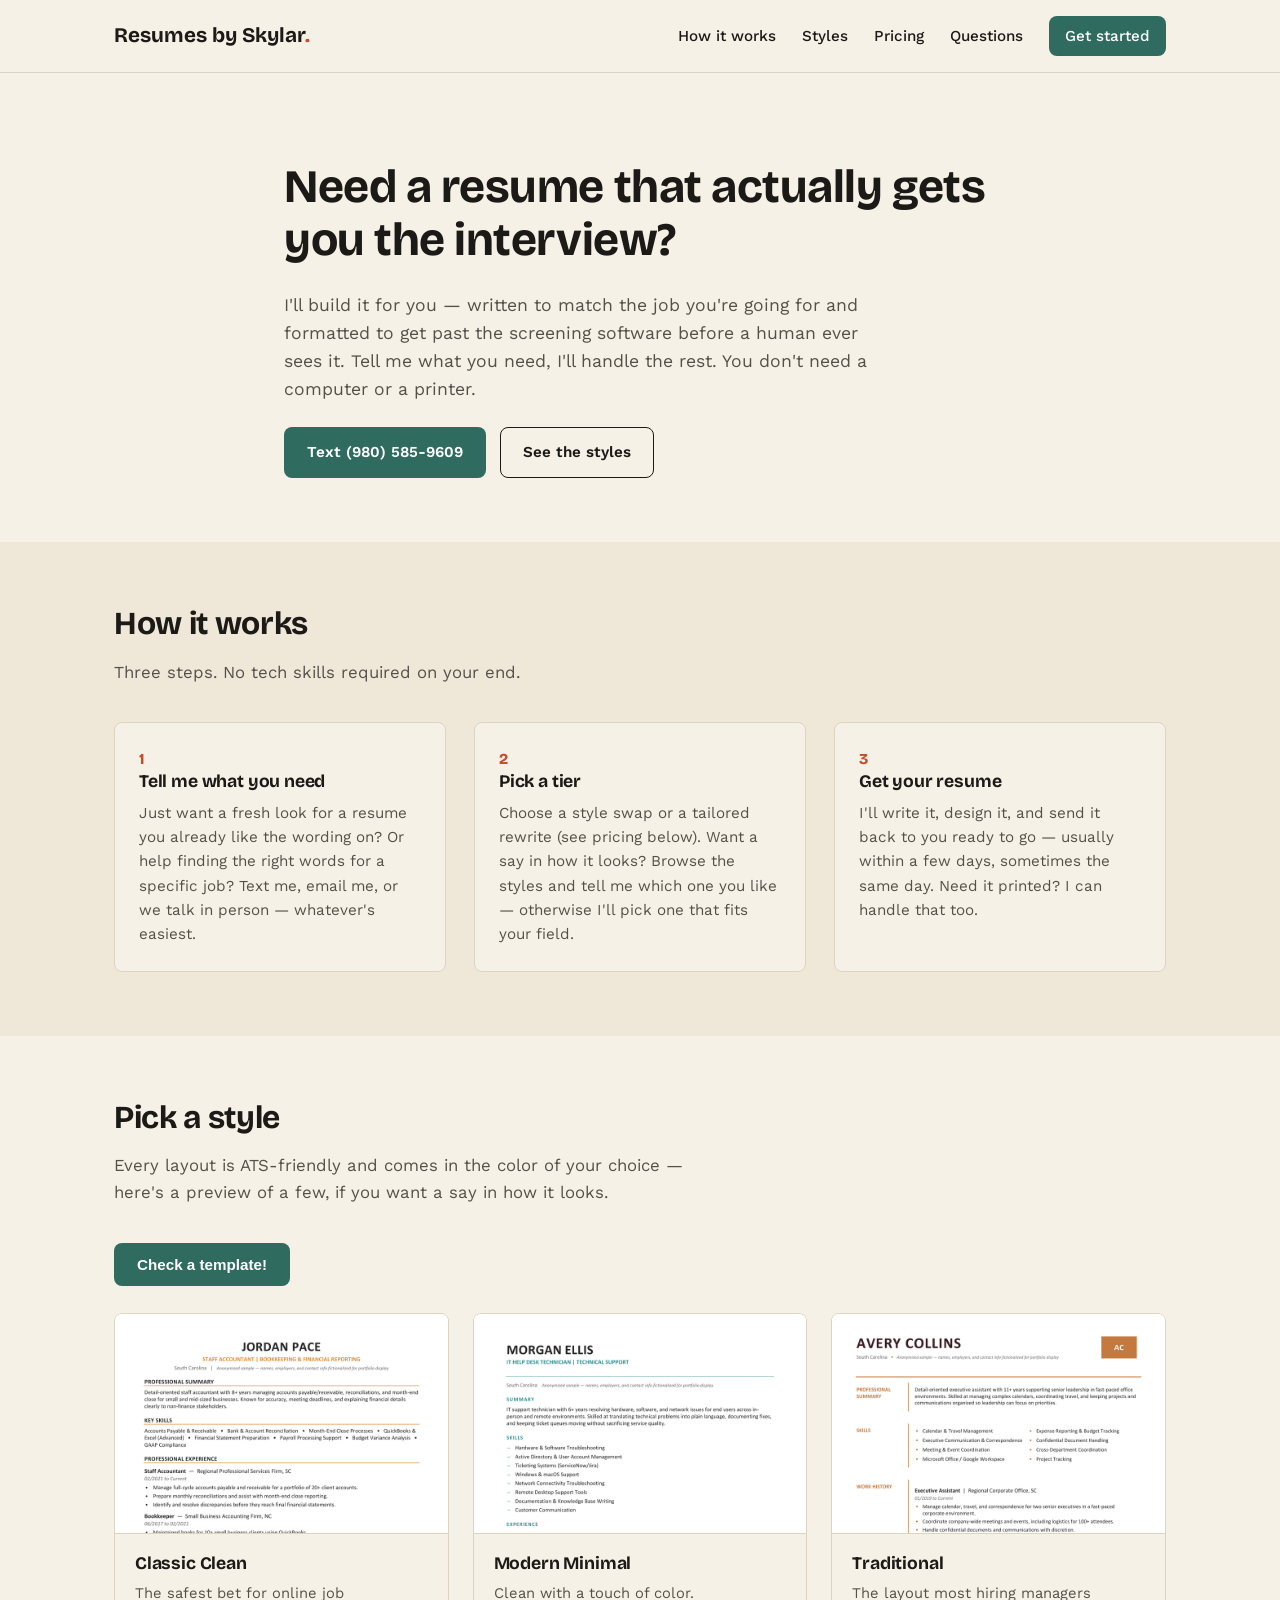
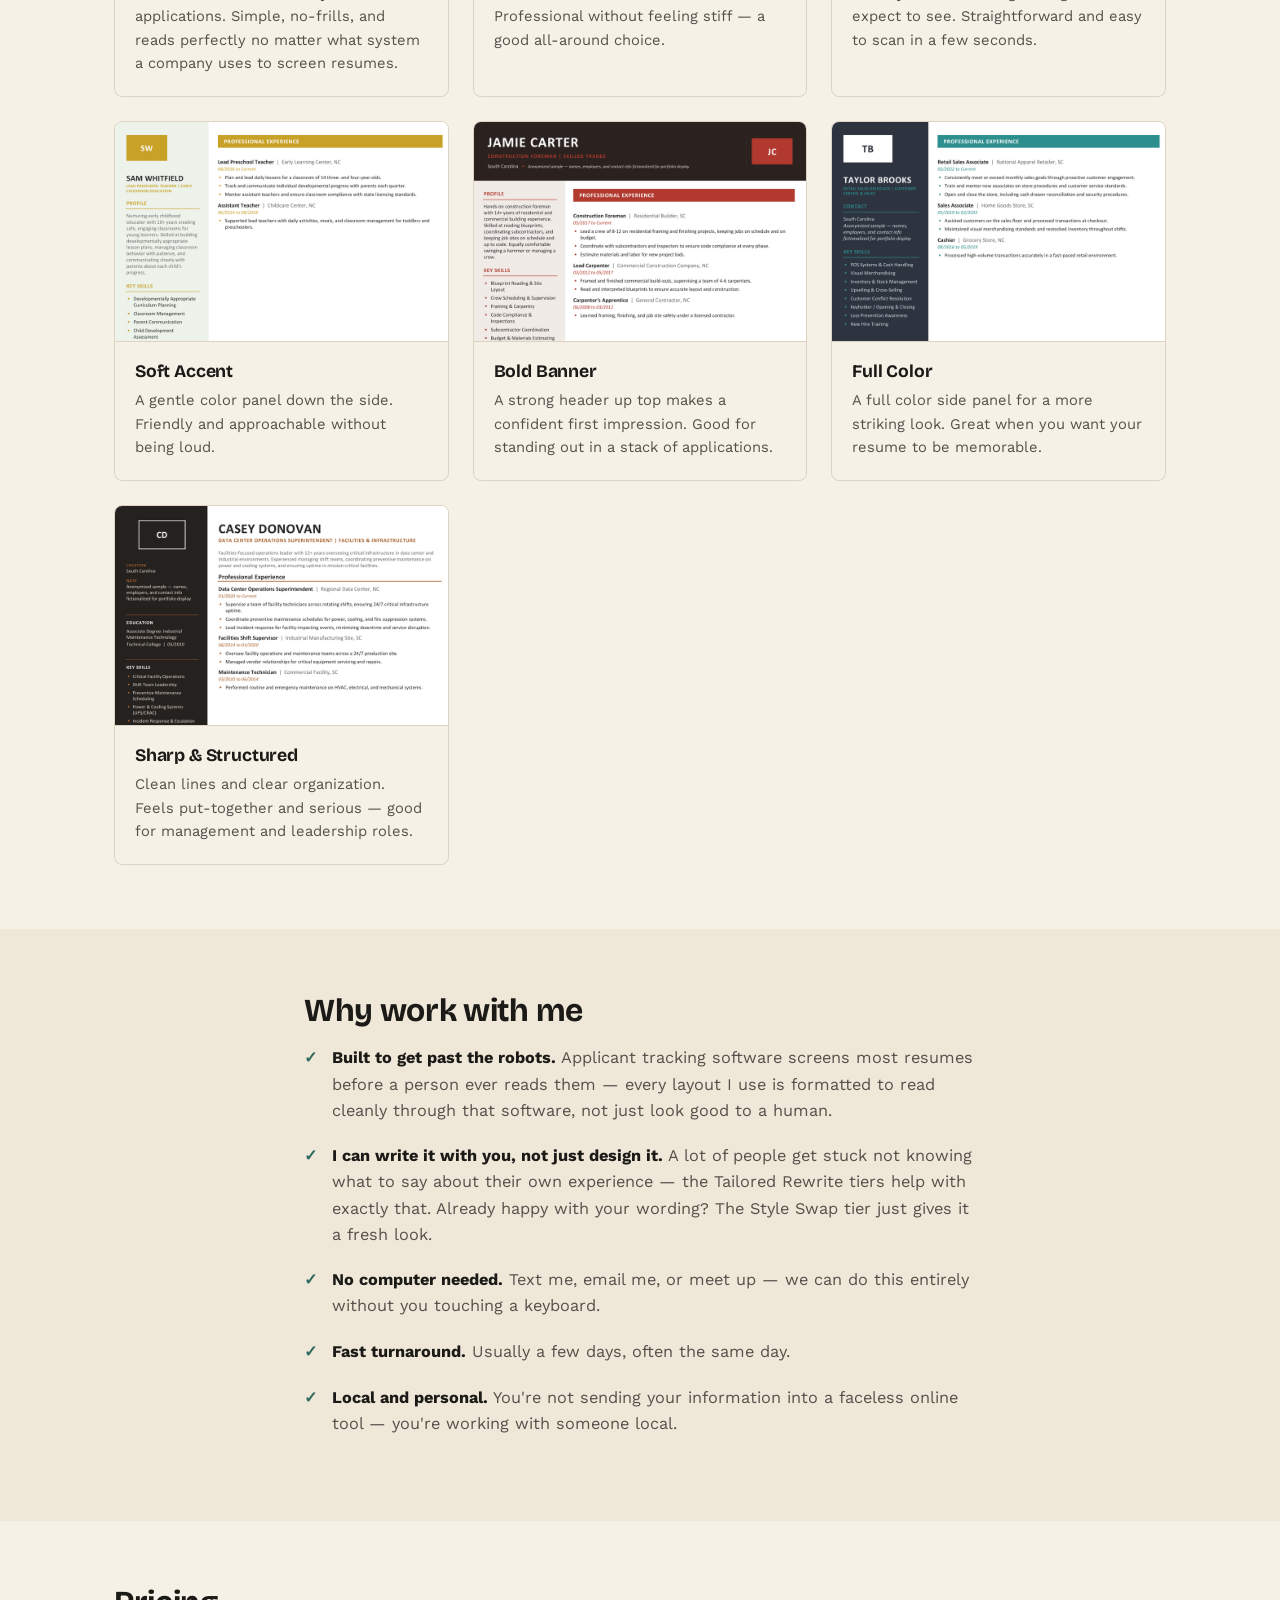
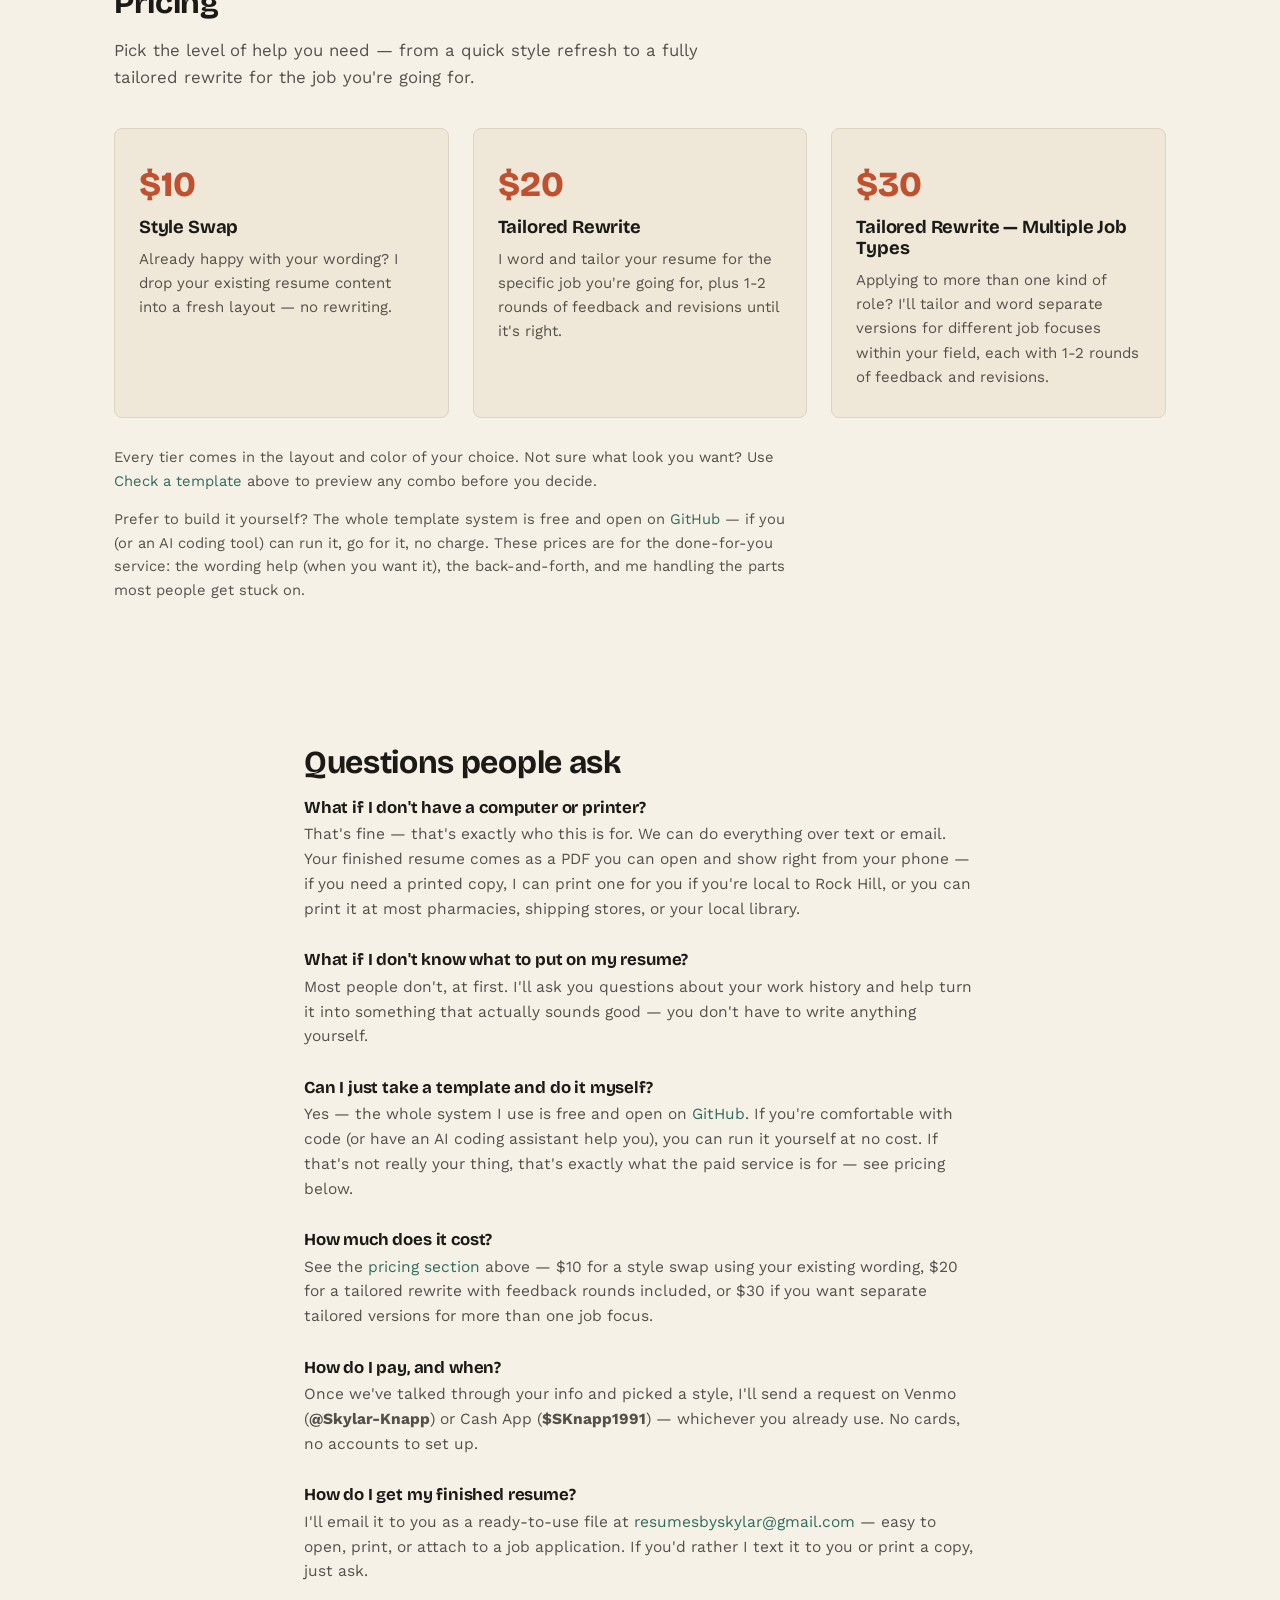
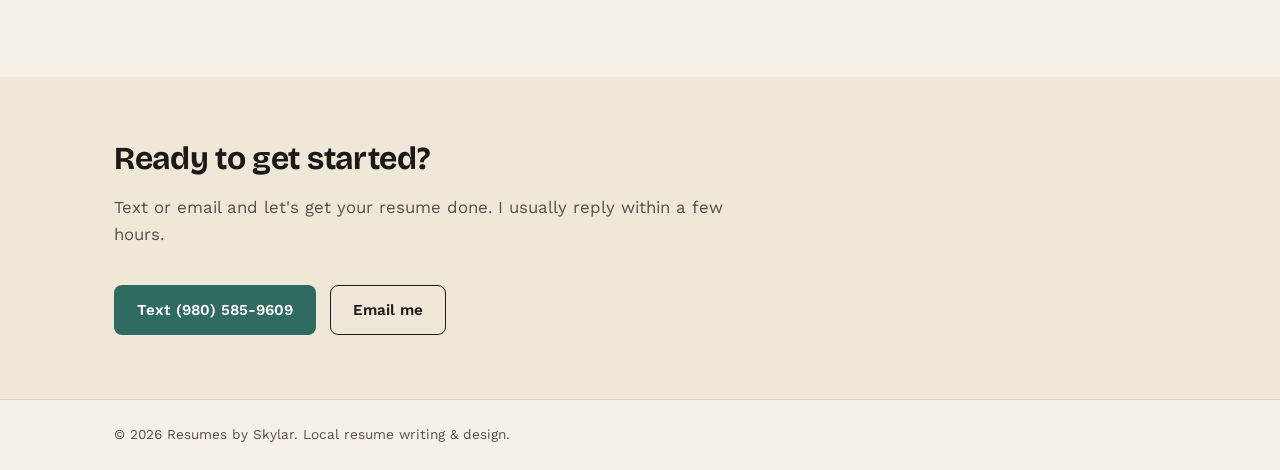
==== index.html @ c4fe219a "Reposition pricing around tailoring/ATS, not style count; fix image paths for git-deploy Pricing and" ====
<!DOCTYPE html>
<html lang="en">
<head>
<meta charset="UTF-8">
<meta name="viewport" content="width=device-width, initial-scale=1.0">
<title>Resumes by Skylar — Done For You</title>
<meta name="description" content="I'll rebuild your resume for you — tailored to the job you want and formatted to pass ATS screening. No computer needed.">
<link rel="preconnect" href="https://fonts.googleapis.com">
<link rel="preconnect" href="https://fonts.gstatic.com" crossorigin>
<link href="https://fonts.googleapis.com/css2?family=Bricolage+Grotesque:opsz,wght@12..96,400..800&family=Work+Sans:wght@400;500;600;700&display=swap" rel="stylesheet">
<link rel="stylesheet" href="css/styles.css">
</head>
<body>

<header class="site-header">
  <div class="wrap header-inner">
    <span class="wordmark">Resumes by Skylar<span class="dot">.</span></span>
    <nav class="main-nav" id="main-nav">
      <a href="#how">How it works</a>
      <a href="#styles">Styles</a>
      <a href="#pricing">Pricing</a>
      <a href="#faq">Questions</a>
      <a href="#contact" class="nav-cta">Get started</a>
    </nav>
    <button class="nav-toggle" id="nav-toggle" aria-label="Toggle menu" aria-expanded="false">
      <span></span><span></span><span></span>
    </button>
  </div>
</header>

<main id="top">

  <section class="hero wrap">
    <h1>Need a resume that actually gets you the interview?</h1>
    <p class="hero-sub">
      I'll build it for you — written to match the job you're going for and formatted to get
      past the screening software before a human ever sees it. Tell me what you need, I'll
      handle the rest. You don't need a computer or a printer.
    </p>
    <div class="hero-actions">
      <a href="sms:9805859609" class="btn btn-primary">Text (980) 585-9609</a>
      <a href="#styles" class="btn btn-ghost">See the styles</a>
    </div>
  </section>

  <section id="how" class="section section-alt">
    <div class="wrap">
      <h2 class="section-title">How it works</h2>
      <p class="section-lede">Three steps. No tech skills required on your end.</p>
      <div class="steps-grid">
        <div class="step">
          <p class="step-num">1</p>
          <h3>Tell me what you need</h3>
          <p>Just want a fresh look for a resume you already like the wording on? Or help
          finding the right words for a specific job? Text me, email me, or we talk in
          person — whatever's easiest.</p>
        </div>
        <div class="step">
          <p class="step-num">2</p>
          <h3>Pick a tier</h3>
          <p>Choose a style swap or a tailored rewrite (see pricing below). Want a say in
          how it looks? Browse the styles and tell me which one you like — otherwise I'll
          pick one that fits your field.</p>
        </div>
        <div class="step">
          <p class="step-num">3</p>
          <h3>Get your resume</h3>
          <p>I'll write it, design it, and send it back to you ready to go — usually
          within a few days, sometimes the same day. Need it printed? I can handle that too.</p>
        </div>
      </div>
    </div>
  </section>

  <section id="styles" class="section">
    <div class="wrap">
      <h2 class="section-title">Pick a style</h2>
      <p class="section-lede">
        Every layout is ATS-friendly and comes in the color of your choice — here's a
        preview of a few, if you want a say in how it looks.
      </p>
      <button type="button" class="btn btn-primary check-template-btn" id="open-template-check">Check a template!</button>
      <div class="style-grid">

        <article class="style-card">
          <img src="assets/previews/ats-simple.png" alt="Classic Clean resume style preview" class="style-thumb">
          <div class="style-body">
            <h3>Classic Clean</h3>
            <p>The safest bet for online job applications. Simple, no-frills, and reads
            perfectly no matter what system a company uses to screen resumes.</p>
          </div>
        </article>

        <article class="style-card">
          <img src="assets/previews/modern-minimal.png" alt="Modern Minimal resume style preview" class="style-thumb">
          <div class="style-body">
            <h3>Modern Minimal</h3>
            <p>Clean with a touch of color. Professional without feeling stiff — a good
            all-around choice.</p>
          </div>
        </article>

        <article class="style-card">
          <img src="assets/previews/timeline.png" alt="Traditional resume style preview" class="style-thumb">
          <div class="style-body">
            <h3>Traditional</h3>
            <p>The layout most hiring managers expect to see. Straightforward and easy
            to scan in a few seconds.</p>
          </div>
        </article>

        <article class="style-card">
          <img src="assets/previews/muted-sidebar.png" alt="Soft Accent resume style preview" class="style-thumb">
          <div class="style-body">
            <h3>Soft Accent</h3>
            <p>A gentle color panel down the side. Friendly and approachable without
            being loud.</p>
          </div>
        </article>

        <article class="style-card">
          <img src="assets/previews/sidebar-banner.png" alt="Bold Banner resume style preview" class="style-thumb">
          <div class="style-body">
            <h3>Bold Banner</h3>
            <p>A strong header up top makes a confident first impression. Good for
            standing out in a stack of applications.</p>
          </div>
        </article>

        <article class="style-card">
          <img src="assets/previews/full-sidebar.png" alt="Full Color resume style preview" class="style-thumb">
          <div class="style-body">
            <h3>Full Color</h3>
            <p>A full color side panel for a more striking look. Great when you want
            your resume to be memorable.</p>
          </div>
        </article>

        <article class="style-card">
          <img src="assets/previews/diagonal-navy.png" alt="Sharp and Structured resume style preview" class="style-thumb">
          <div class="style-body">
            <h3>Sharp &amp; Structured</h3>
            <p>Clean lines and clear organization. Feels put-together and serious —
            good for management and leadership roles.</p>
          </div>
        </article>

      </div>
    </div>
  </section>

  <section id="why" class="section section-alt">
    <div class="wrap why-wrap">
      <h2 class="section-title">Why work with me</h2>
      <ul class="why-list">
        <li><strong>Built to get past the robots.</strong> Applicant tracking software screens
        most resumes before a person ever reads them — every layout I use is formatted to read
        cleanly through that software, not just look good to a human.</li>
        <li><strong>I can write it with you, not just design it.</strong> A lot of people get stuck
        not knowing what to say about their own experience — the Tailored Rewrite tiers help with
        exactly that. Already happy with your wording? The Style Swap tier just gives it a fresh look.</li>
        <li><strong>No computer needed.</strong> Text me, email me, or meet up — we can do this
        entirely without you touching a keyboard.</li>
        <li><strong>Fast turnaround.</strong> Usually a few days, often the same day.</li>
        <li><strong>Local and personal.</strong> You're not sending your information into a
        faceless online tool — you're working with someone local.</li>
      </ul>
    </div>
  </section>

  <section id="pricing" class="section">
    <div class="wrap">
      <h2 class="section-title">Pricing</h2>
      <p class="section-lede">
        Pick the level of help you need — from a quick style refresh to a fully tailored
        rewrite for the job you're going for.
      </p>
      <div class="pricing-grid">
        <div class="price-card">
          <p class="price-amount">$10</p>
          <h3>Style Swap</h3>
          <p>Already happy with your wording? I drop your existing resume content into a
          fresh layout — no rewriting.</p>
        </div>
        <div class="price-card">
          <p class="price-amount">$20</p>
          <h3>Tailored Rewrite</h3>
          <p>I word and tailor your resume for the specific job you're going for, plus 1-2
          rounds of feedback and revisions until it's right.</p>
        </div>
        <div class="price-card">
          <p class="price-amount">$30</p>
          <h3>Tailored Rewrite — Multiple Job Types</h3>
          <p>Applying to more than one kind of role? I'll tailor and word separate versions
          for different job focuses within your field, each with 1-2 rounds of feedback and
          revisions.</p>
        </div>
      </div>
      <p class="pricing-note">
        Every tier comes in the layout and color of your choice. Not sure what look you
        want? Use <a href="#styles">Check a template</a> above to preview any combo before
        you decide.
      </p>
      <p class="pricing-note">
        Prefer to build it yourself? The whole template system is free and open on
        <a href="https://github.com/sknapp1991/resume-template-generator" target="_blank" rel="noopener">GitHub</a> —
        if you (or an AI coding tool) can run it, go for it, no charge. These prices are for
        the done-for-you service: the wording help (when you want it), the back-and-forth,
        and me handling the parts most people get stuck on.
      </p>
    </div>
  </section>

  <section id="faq" class="section">
    <div class="wrap faq-wrap">
      <h2 class="section-title">Questions people ask</h2>

      <div class="faq-item">
        <h3>What if I don't have a computer or printer?</h3>
        <p>That's fine — that's exactly who this is for. We can do everything over text or
        email. Your finished resume comes as a PDF you can open and show right from your
        phone — if you need a printed copy, I can print one for you if you're local to Rock
        Hill, or you can print it at most pharmacies, shipping stores, or your local library.</p>
      </div>

      <div class="faq-item">
        <h3>What if I don't know what to put on my resume?</h3>
        <p>Most people don't, at first. I'll ask you questions about your work history and
        help turn it into something that actually sounds good — you don't have to write
        anything yourself.</p>
      </div>

      <div class="faq-item">
        <h3>Can I just take a template and do it myself?</h3>
        <p>Yes — the whole system I use is free and open on
        <a href="https://github.com/sknapp1991/resume-template-generator" target="_blank" rel="noopener">GitHub</a>.
        If you're comfortable with code (or have an AI coding assistant help you), you can
        run it yourself at no cost. If that's not really your thing, that's exactly what
        the paid service is for — see pricing below.</p>
      </div>

      <div class="faq-item">
        <h3>How much does it cost?</h3>
        <p>See the <a href="#pricing">pricing section</a> above — $10 for a style swap
        using your existing wording, $20 for a tailored rewrite with feedback rounds
        included, or $30 if you want separate tailored versions for more than one job
        focus.</p>
      </div>

      <div class="faq-item">
        <h3>How do I pay, and when?</h3>
        <p>Once we've talked through your info and picked a style, I'll send a request on
        Venmo (<strong>@Skylar-Knapp</strong>) or Cash App (<strong>$SKnapp1991</strong>) —
        whichever you already use. No cards, no accounts to set up.</p>
      </div>

      <div class="faq-item">
        <h3>How do I get my finished resume?</h3>
        <p>I'll email it to you as a ready-to-use file at
        <a href="mailto:resumesbyskylar@gmail.com">resumesbyskylar@gmail.com</a> — easy to open,
        print, or attach to a job application. If you'd rather I text it to you or print a copy,
        just ask.</p>
      </div>
    </div>
  </section>

  <section id="contact" class="section contact-section section-alt">
    <div class="wrap">
      <h2 class="section-title">Ready to get started?</h2>
      <p class="section-lede">Text or email and let's get your resume done. I usually reply within a few hours.</p>
      <div class="contact-links">
        <a href="sms:9805859609" class="btn btn-primary">Text (980) 585-9609</a>
        <a href="mailto:resumesbyskylar@gmail.com" class="btn btn-ghost">Email me</a>
      </div>
    </div>
  </section>

  <div class="modal-overlay" id="template-modal" hidden>
    <div class="modal-box" role="dialog" aria-modal="true" aria-labelledby="modal-title">
      <button type="button" class="modal-close" id="modal-close" aria-label="Close">&times;</button>
      <h3 id="modal-title">Check a template</h3>
      <p class="modal-sub">Pick a layout and a color — this is the same layout/color combo you'd get, just with sample info instead of yours.</p>
      <div class="modal-preview">
        <img id="modal-preview-img" src="" alt="Resume template preview" loading="lazy">
      </div>
      <div class="modal-picker">
        <div class="picker-group">
          <p class="picker-label">Layout</p>
          <div class="picker-pills" id="layout-pills"></div>
        </div>
        <div class="picker-group">
          <p class="picker-label">Color</p>
          <div class="picker-swatches" id="color-swatches"></div>
        </div>
      </div>
    </div>
  </div>

</main>

<footer class="site-footer">
  <div class="wrap">
    <p>&copy; <span id="year"></span> Resumes by Skylar. Local resume writing &amp; design.</p>
  </div>
</footer>

<script src="js/main.js"></script>
</body>
</html>
---- css/styles.css ----
:root {
  --bg: #F6F1E7;
  --bg-alt: #EFE7D8;
  --ink: #1C1A17;
  --ink-soft: #55504A;
  --accent: #2F6B5E;
  --accent-ink: #FFFFFF;
  --line: #DCD3C2;
  --warm: #C1502E;

  --font-display: 'Bricolage Grotesque', Georgia, sans-serif;
  --font-body: 'Work Sans', -apple-system, BlinkMacSystemFont, sans-serif;
  --radius: 8px;
  --wrap: 1100px;
}

@media (prefers-color-scheme: dark) {
  :root:not([data-theme="light"]) {
    --bg: #1A1815; --bg-alt: #221F1A; --ink: #F3EEE3; --ink-soft: #C2B9A8;
    --accent: #5BAF9B; --accent-ink: #0E1512; --line: #3A352C; --warm: #E07A52;
  }
}
:root[data-theme="dark"] {
  --bg: #1A1815; --bg-alt: #221F1A; --ink: #F3EEE3; --ink-soft: #C2B9A8;
  --accent: #5BAF9B; --accent-ink: #0E1512; --line: #3A352C; --warm: #E07A52;
}

* { box-sizing: border-box; }
html { scroll-behavior: smooth; }
body { margin: 0; background: var(--bg); color: var(--ink); font-family: var(--font-body); line-height: 1.6; -webkit-font-smoothing: antialiased; }
.wrap { max-width: var(--wrap); margin: 0 auto; padding: 0 24px; }
h1, h2, h3 { font-family: var(--font-display); font-weight: 700; line-height: 1.15; margin: 0 0 0.5em; letter-spacing: -0.01em; }
p { margin: 0 0 1em; color: var(--ink-soft); }
a { color: var(--accent); text-decoration: none; }
a:hover { text-decoration: underline; }
ul { padding-left: 0; list-style: none; }

/* Header */
.site-header { position: sticky; top: 0; z-index: 50; background: color-mix(in srgb, var(--bg) 90%, transparent); backdrop-filter: blur(6px); border-bottom: 1px solid var(--line); }
.header-inner { display: flex; align-items: center; justify-content: space-between; height: 72px; }
.wordmark { font-family: var(--font-display); font-weight: 700; font-size: 1.3rem; color: var(--ink); }
.wordmark .dot { color: var(--warm); }
.main-nav { display: flex; align-items: center; gap: 26px; }
.main-nav a { color: var(--ink); font-weight: 500; font-size: 0.95rem; }
.main-nav a:hover { color: var(--accent); text-decoration: none; }
.nav-cta { background: var(--accent); color: var(--accent-ink) !important; padding: 8px 16px; border-radius: var(--radius); }
.nav-cta:hover { opacity: 0.9; }
.nav-toggle { display: none; flex-direction: column; gap: 5px; background: none; border: none; cursor: pointer; padding: 8px; }
.nav-toggle span { width: 22px; height: 2px; background: var(--ink); display: block; }

/* Hero */
.hero { padding: 88px 24px 64px; max-width: 760px; }
.hero h1 { font-size: clamp(2rem, 4.2vw, 2.9rem); color: var(--ink); }
.hero-sub { font-size: 1.1rem; max-width: 600px; }
.hero-actions { display: flex; gap: 14px; margin-top: 1.5em; flex-wrap: wrap; }

/* Buttons */
.btn { display: inline-block; padding: 12px 22px; border-radius: var(--radius); font-weight: 600; font-size: 0.95rem; border: 1.5px solid transparent; }
.btn-primary { background: var(--accent); color: var(--accent-ink); }
.btn-primary:hover { opacity: 0.9; text-decoration: none; }
.btn-ghost { border-color: var(--ink); color: var(--ink); }
.btn-ghost:hover { border-color: var(--accent); color: var(--accent); text-decoration: none; }

/* Sections */
.section { padding: 64px 0; }
.section-alt { background: var(--bg-alt); }
.section-title { font-size: clamp(1.5rem, 2.8vw, 2rem); }
.section-lede { max-width: 620px; font-size: 1.05rem; margin-bottom: 2.2em; }

/* Steps */
.steps-grid { display: grid; grid-template-columns: repeat(auto-fit, minmax(240px, 1fr)); gap: 28px; }
.step { background: var(--bg); border: 1px solid var(--line); border-radius: var(--radius); padding: 24px; }
.step-num { font-family: var(--font-display); font-size: 2rem; font-weight: 800; color: var(--warm); margin-bottom: 0.2em; }
.step h3 { font-size: 1.1rem; }
.step p { font-size: 0.95rem; margin-bottom: 0; }

/* Style gallery */
.check-template-btn { margin-bottom: 1.8em; }
.style-grid { display: grid; grid-template-columns: repeat(auto-fit, minmax(280px, 1fr)); gap: 24px; }
.style-card { border: 1px solid var(--line); border-radius: var(--radius); overflow: hidden; background: var(--bg); }
.style-thumb { display: block; width: 100%; height: 220px; object-fit: cover; object-position: top; border-bottom: 1px solid var(--line); background: #fff; }
.style-body { padding: 20px; }
.style-body h3 { font-size: 1.1rem; margin-bottom: 0.4em; }
.style-body p { font-size: 0.92rem; margin-bottom: 0; }

/* Why */
.why-wrap { max-width: 720px; }
.why-list li { margin-bottom: 1.2em; font-size: 1.02rem; color: var(--ink-soft); padding-left: 28px; position: relative; }
.why-list li::before { content: "✓"; position: absolute; left: 0; color: var(--accent); font-weight: 700; }
.why-list strong { color: var(--ink); }

/* Pricing */
.pricing-grid { display: grid; grid-template-columns: repeat(auto-fit, minmax(240px, 1fr)); gap: 24px; margin-bottom: 1.8em; }
.price-card { border: 1px solid var(--line); border-radius: var(--radius); padding: 28px 24px; background: var(--bg-alt); position: relative; }
.price-featured { border-color: var(--accent); border-width: 2px; }
.price-tag { position: absolute; top: -12px; left: 20px; background: var(--accent); color: var(--accent-ink); font-size: 0.72rem; font-weight: 700; text-transform: uppercase; letter-spacing: 0.06em; padding: 4px 10px; border-radius: 100px; margin: 0; }
.price-amount { font-family: var(--font-display); font-size: 2.2rem; font-weight: 800; color: var(--warm); margin-bottom: 0.1em; }
.price-card h3 { font-size: 1.15rem; margin-bottom: 0.5em; }
.price-card p:last-child { font-size: 0.94rem; margin-bottom: 0; }
.pricing-note { font-size: 0.92rem; max-width: 680px; }

/* FAQ */
.faq-wrap { max-width: 720px; }
.faq-item { margin-bottom: 1.8em; }
.faq-item h3 { font-size: 1.05rem; margin-bottom: 0.3em; }
.faq-item p { font-size: 0.97rem; margin-bottom: 0; }

/* Contact */
.contact-links { display: flex; gap: 14px; flex-wrap: wrap; }

/* Footer */
.site-footer { border-top: 1px solid var(--line); padding: 24px 0; }
.site-footer p { font-size: 0.85rem; color: var(--ink-soft); margin: 0; }

/* Template check modal */
.modal-overlay { position: fixed; inset: 0; background: rgba(0,0,0,0.6); display: flex; align-items: center; justify-content: center; padding: 24px; z-index: 100; }
.modal-overlay[hidden] { display: none; }
.modal-box { background: var(--bg); border-radius: var(--radius); border: 1px solid var(--line); max-width: 640px; width: 100%; max-height: 90vh; overflow-y: auto; padding: 28px; position: relative; }
.modal-close { position: absolute; top: 14px; right: 14px; background: none; border: none; font-size: 1.6rem; line-height: 1; color: var(--ink-soft); cursor: pointer; padding: 4px 8px; }
.modal-close:hover { color: var(--ink); }
.modal-box h3 { font-size: 1.3rem; margin-bottom: 0.3em; }
.modal-sub { font-size: 0.92rem; max-width: 480px; margin-bottom: 1.2em; }
.modal-preview { border: 1px solid var(--line); border-radius: var(--radius); overflow: hidden; margin-bottom: 1.4em; background: #fff; min-height: 220px; display: flex; align-items: flex-start; justify-content: center; }
.modal-preview img { width: 100%; display: block; }
.picker-group { margin-bottom: 1.2em; }
.picker-label { font-size: 0.82rem; font-weight: 600; color: var(--ink-soft); text-transform: uppercase; letter-spacing: 0.04em; margin-bottom: 0.6em; }
.picker-pills { display: flex; flex-wrap: wrap; gap: 8px; }
.picker-pills button { font-family: var(--font-body); font-size: 0.86rem; font-weight: 500; padding: 7px 14px; border-radius: 100px; border: 1.5px solid var(--line); background: var(--bg-alt); color: var(--ink); cursor: pointer; }
.picker-pills button.active { border-color: var(--accent); background: var(--accent); color: var(--accent-ink); }
.picker-swatches { display: flex; flex-wrap: wrap; gap: 10px; }
.picker-swatches button { width: 34px; height: 34px; border-radius: 50%; border: 2px solid transparent; cursor: pointer; padding: 0; background: linear-gradient(135deg, var(--base) 50%, var(--accent-sw) 50%); }
.picker-swatches button.active { border-color: var(--ink); box-shadow: 0 0 0 2px var(--bg); }

/* Responsive */
@media (max-width: 760px) {
  .main-nav { position: absolute; top: 72px; left: 0; right: 0; background: var(--bg); border-bottom: 1px solid var(--line); flex-direction: column; align-items: flex-start; padding: 16px 24px 24px; gap: 16px; display: none; }
  .main-nav.open { display: flex; }
  .nav-toggle { display: flex; }
  .hero { padding: 56px 24px 40px; }
  .modal-box { padding: 20px; }
}
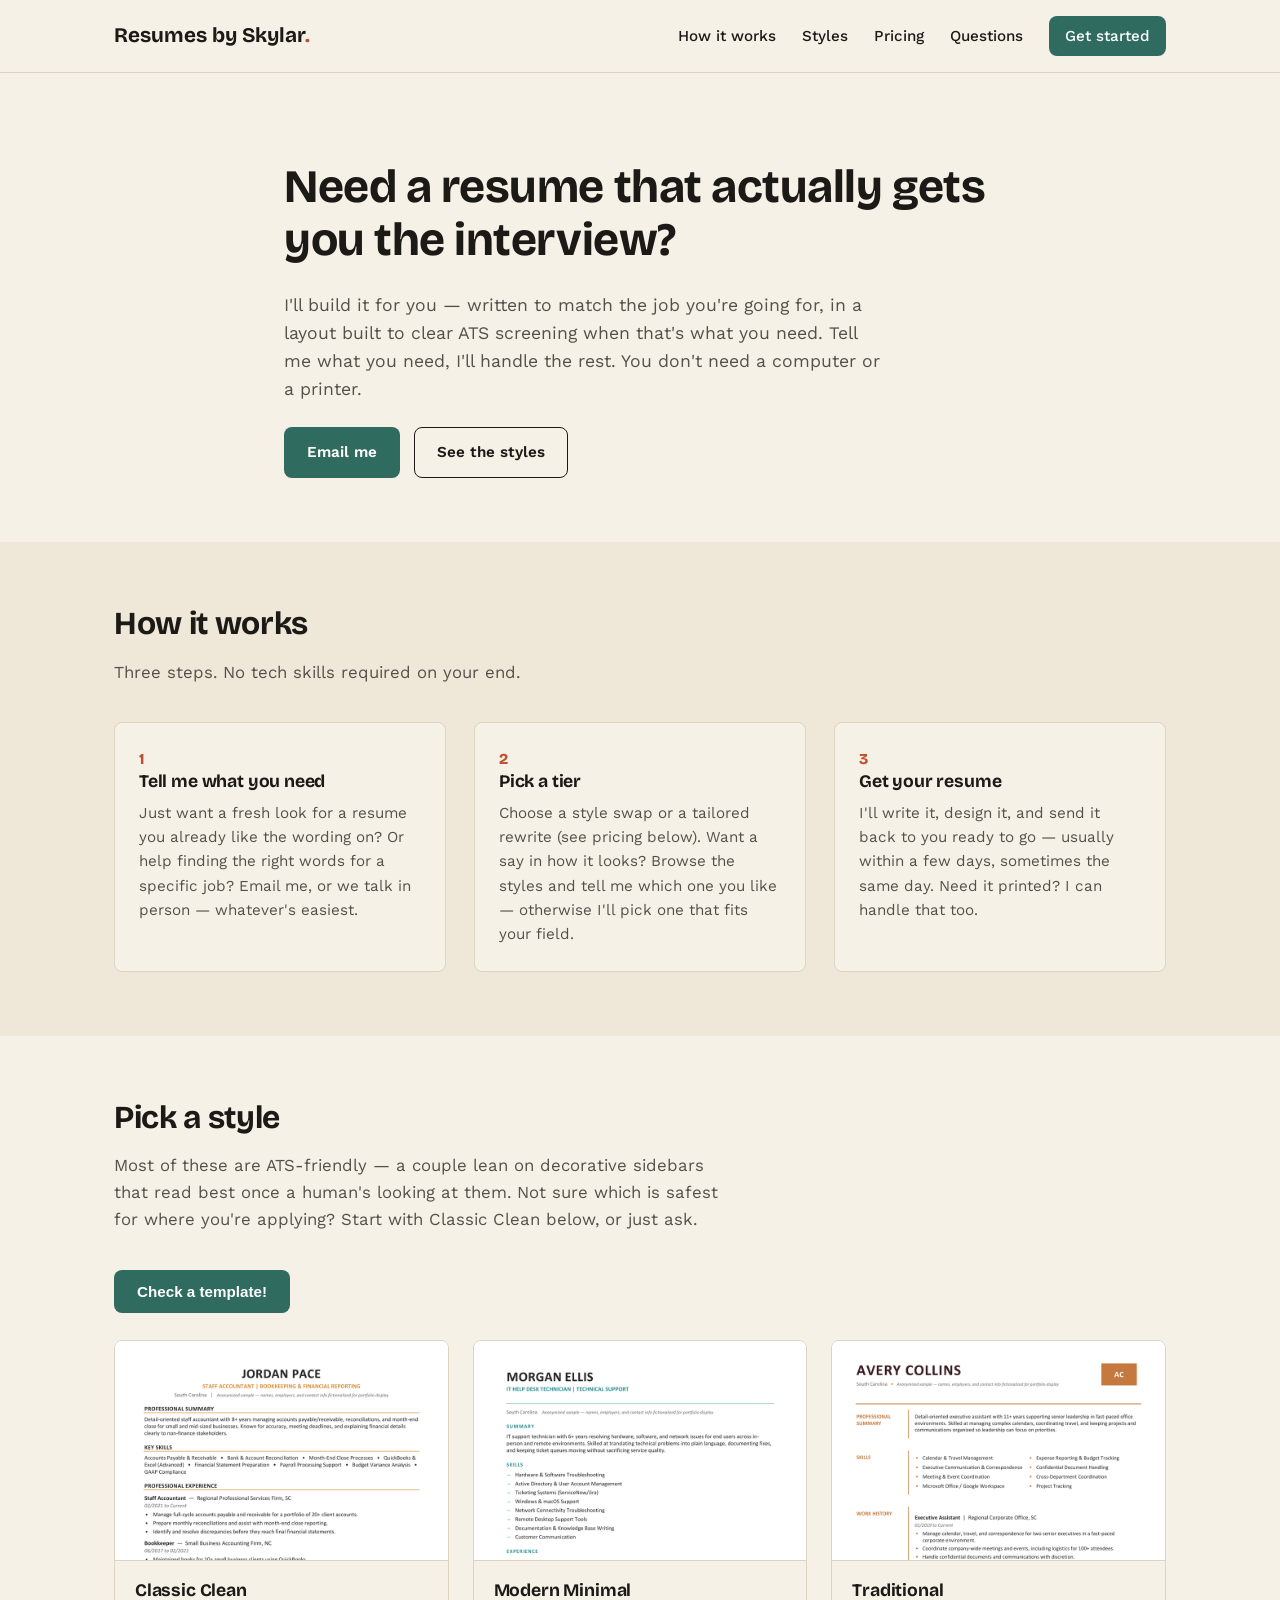
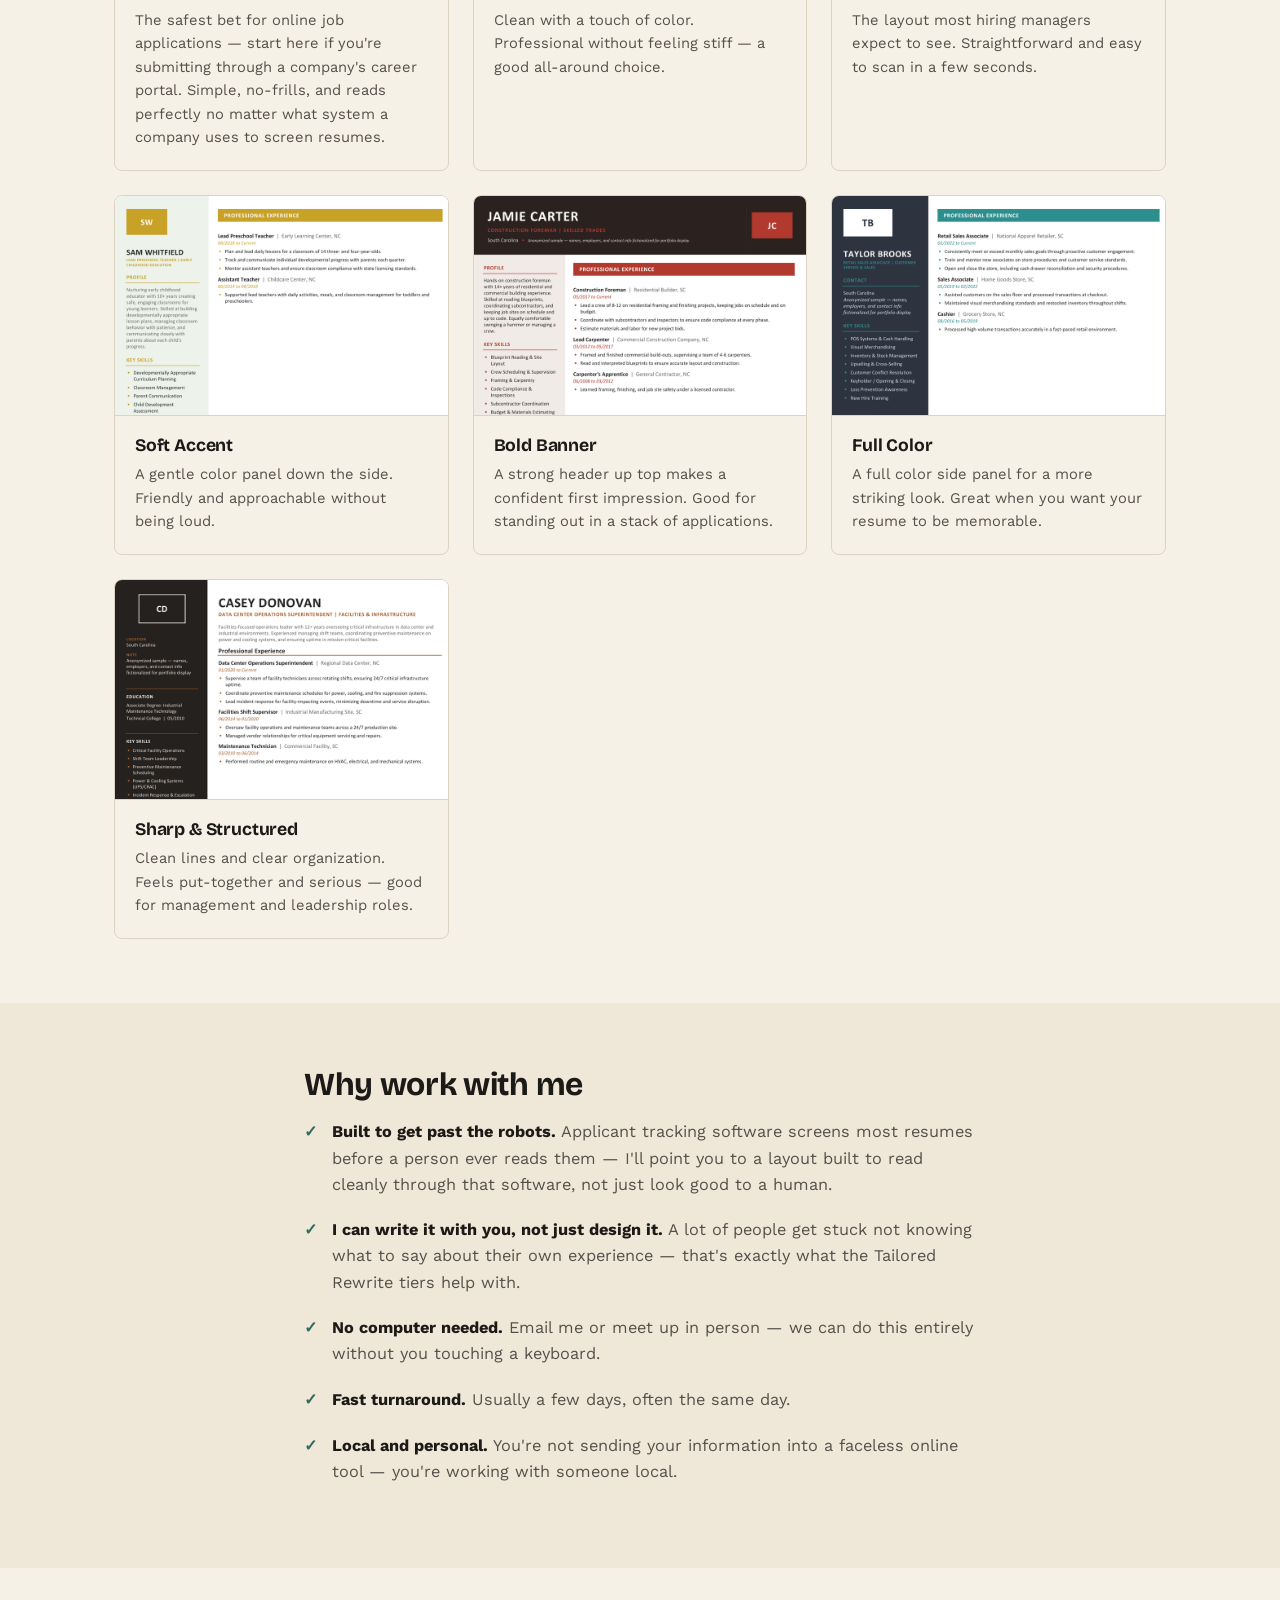
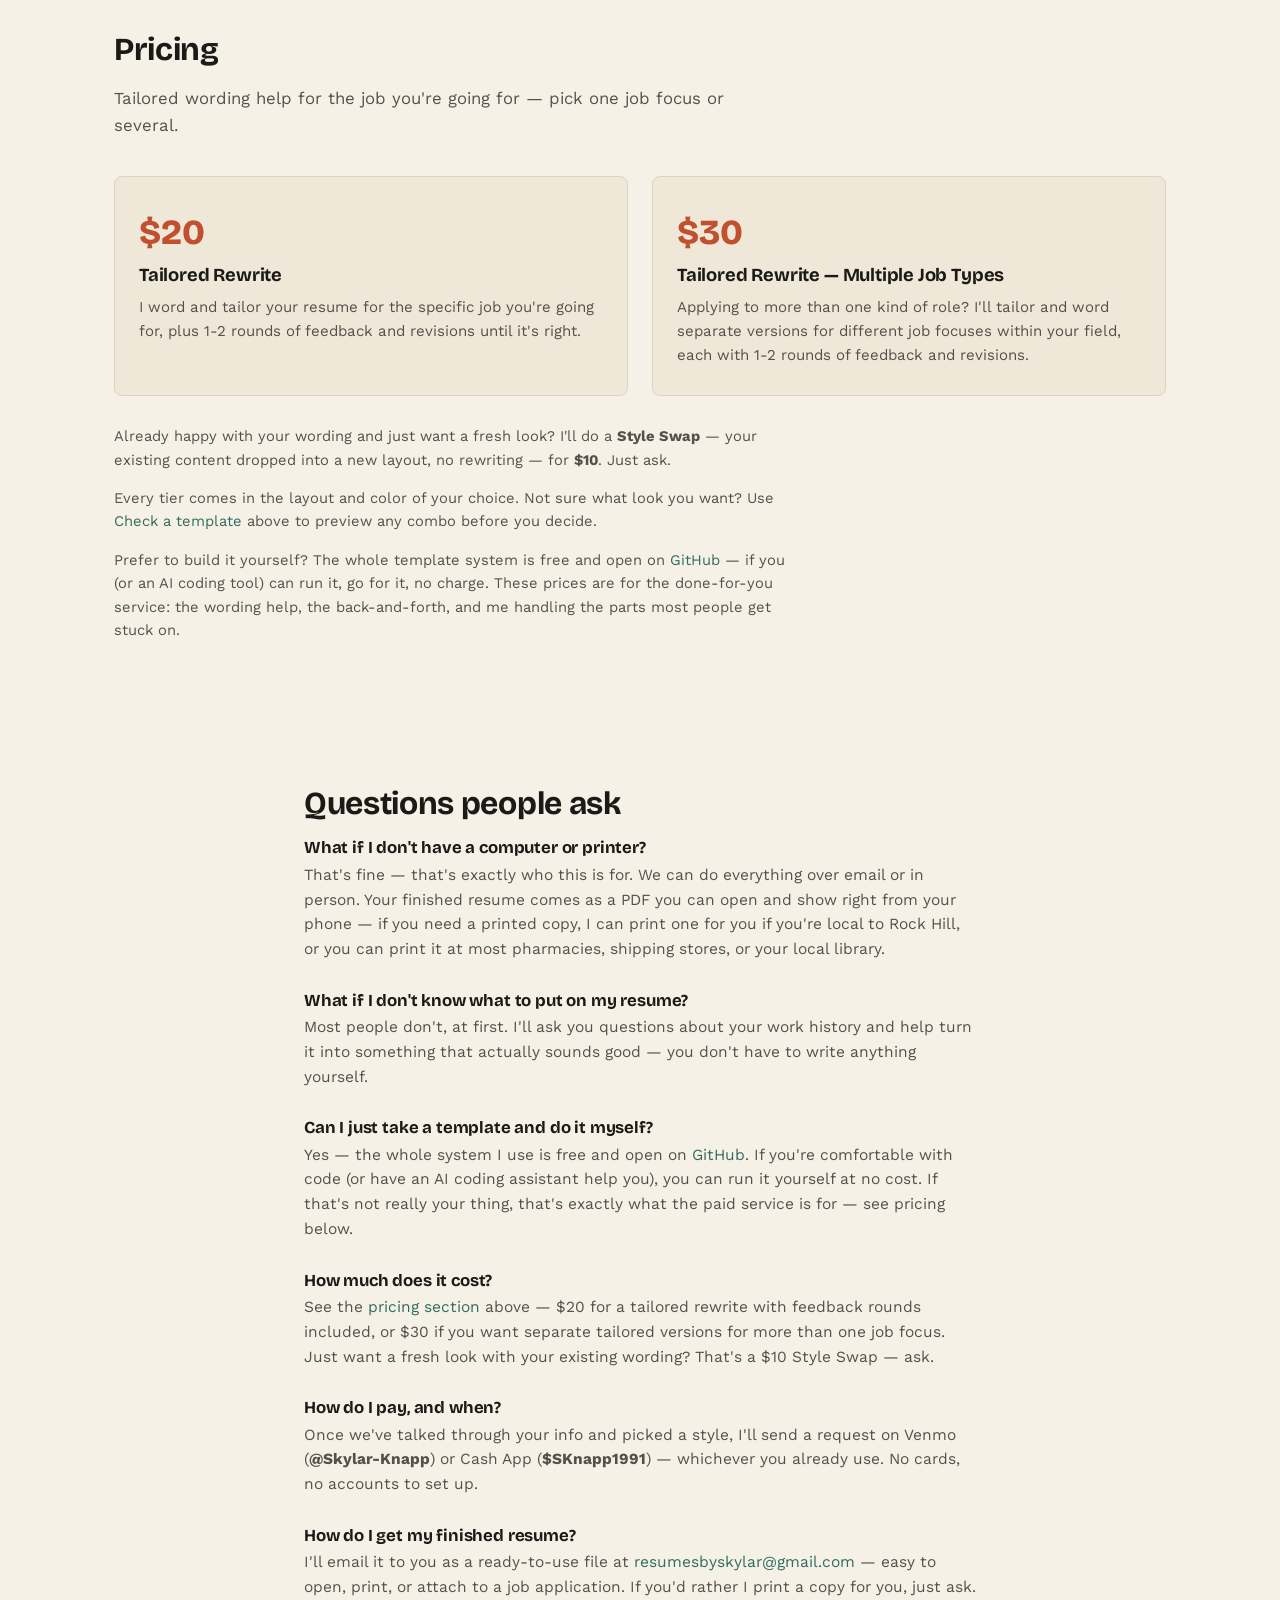
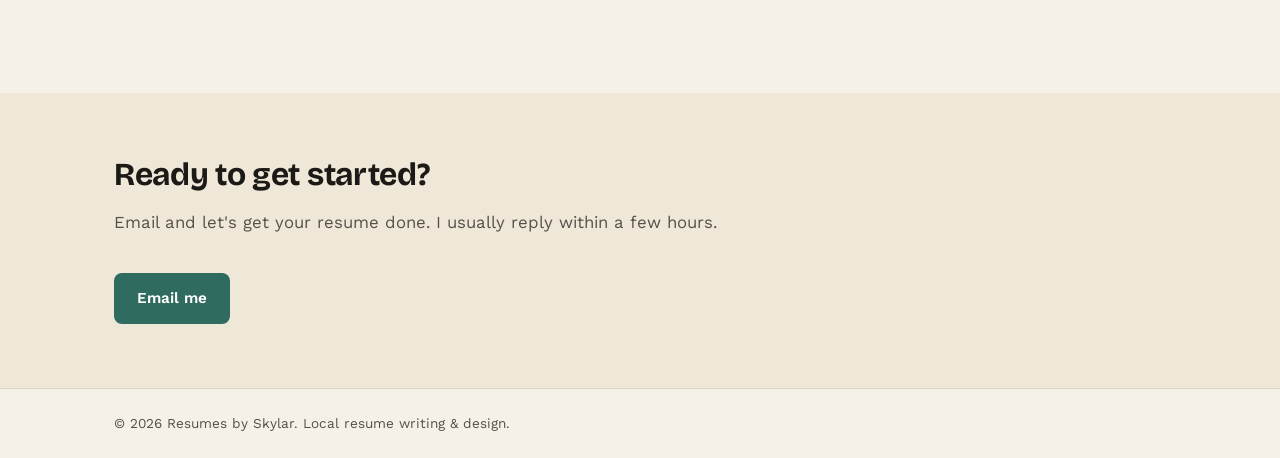
==== commit 2aff1aaf: "Fix inaccurate ATS claims, demote Style Swap tier, drop phone contact - Only 2 of 7 layouts (Classic" ====
--- a/index.html
+++ b/index.html
@@ -4,7 +4,7 @@
 <meta charset="UTF-8">
 <meta name="viewport" content="width=device-width, initial-scale=1.0">
 <title>Resumes by Skylar — Done For You</title>
-<meta name="description" content="I'll rebuild your resume for you — tailored to the job you want and formatted to pass ATS screening. No computer needed.">
+<meta name="description" content="I'll rebuild your resume for you — tailored to the job you want, with an ATS-safe layout option. No computer needed.">
 <link rel="preconnect" href="https://fonts.googleapis.com">
 <link rel="preconnect" href="https://fonts.gstatic.com" crossorigin>
 <link href="https://fonts.googleapis.com/css2?family=Bricolage+Grotesque:opsz,wght@12..96,400..800&family=Work+Sans:wght@400;500;600;700&display=swap" rel="stylesheet">
@@ -33,12 +33,12 @@
   <section class="hero wrap">
     <h1>Need a resume that actually gets you the interview?</h1>
     <p class="hero-sub">
-      I'll build it for you — written to match the job you're going for and formatted to get
-      past the screening software before a human ever sees it. Tell me what you need, I'll
-      handle the rest. You don't need a computer or a printer.
+      I'll build it for you — written to match the job you're going for, in a layout built to
+      clear ATS screening when that's what you need. Tell me what you need, I'll handle the
+      rest. You don't need a computer or a printer.
     </p>
     <div class="hero-actions">
-      <a href="sms:9805859609" class="btn btn-primary">Text (980) 585-9609</a>
+      <a href="mailto:resumesbyskylar@gmail.com" class="btn btn-primary">Email me</a>
       <a href="#styles" class="btn btn-ghost">See the styles</a>
     </div>
   </section>
@@ -52,8 +52,8 @@
           <p class="step-num">1</p>
           <h3>Tell me what you need</h3>
           <p>Just want a fresh look for a resume you already like the wording on? Or help
-          finding the right words for a specific job? Text me, email me, or we talk in
-          person — whatever's easiest.</p>
+          finding the right words for a specific job? Email me, or we talk in person —
+          whatever's easiest.</p>
         </div>
         <div class="step">
           <p class="step-num">2</p>
@@ -76,8 +76,9 @@
     <div class="wrap">
       <h2 class="section-title">Pick a style</h2>
       <p class="section-lede">
-        Every layout is ATS-friendly and comes in the color of your choice — here's a
-        preview of a few, if you want a say in how it looks.
+        Most of these are ATS-friendly — a couple lean on decorative sidebars that read best
+        once a human's looking at them. Not sure which is safest for where you're applying?
+        Start with Classic Clean below, or just ask.
       </p>
       <button type="button" class="btn btn-primary check-template-btn" id="open-template-check">Check a template!</button>
       <div class="style-grid">
@@ -86,8 +87,9 @@
           <img src="assets/previews/ats-simple.png" alt="Classic Clean resume style preview" class="style-thumb">
           <div class="style-body">
             <h3>Classic Clean</h3>
-            <p>The safest bet for online job applications. Simple, no-frills, and reads
-            perfectly no matter what system a company uses to screen resumes.</p>
+            <p>The safest bet for online job applications — start here if you're submitting
+            through a company's career portal. Simple, no-frills, and reads perfectly no
+            matter what system a company uses to screen resumes.</p>
           </div>
         </article>
 
@@ -154,12 +156,12 @@
       <h2 class="section-title">Why work with me</h2>
       <ul class="why-list">
         <li><strong>Built to get past the robots.</strong> Applicant tracking software screens
-        most resumes before a person ever reads them — every layout I use is formatted to read
+        most resumes before a person ever reads them — I'll point you to a layout built to read
         cleanly through that software, not just look good to a human.</li>
         <li><strong>I can write it with you, not just design it.</strong> A lot of people get stuck
-        not knowing what to say about their own experience — the Tailored Rewrite tiers help with
-        exactly that. Already happy with your wording? The Style Swap tier just gives it a fresh look.</li>
-        <li><strong>No computer needed.</strong> Text me, email me, or meet up — we can do this
+        not knowing what to say about their own experience — that's exactly what the Tailored
+        Rewrite tiers help with.</li>
+        <li><strong>No computer needed.</strong> Email me or meet up in person — we can do this
         entirely without you touching a keyboard.</li>
         <li><strong>Fast turnaround.</strong> Usually a few days, often the same day.</li>
         <li><strong>Local and personal.</strong> You're not sending your information into a
@@ -172,16 +174,9 @@
     <div class="wrap">
       <h2 class="section-title">Pricing</h2>
       <p class="section-lede">
-        Pick the level of help you need — from a quick style refresh to a fully tailored
-        rewrite for the job you're going for.
+        Tailored wording help for the job you're going for — pick one job focus or several.
       </p>
       <div class="pricing-grid">
-        <div class="price-card">
-          <p class="price-amount">$10</p>
-          <h3>Style Swap</h3>
-          <p>Already happy with your wording? I drop your existing resume content into a
-          fresh layout — no rewriting.</p>
-        </div>
         <div class="price-card">
           <p class="price-amount">$20</p>
           <h3>Tailored Rewrite</h3>
@@ -197,6 +192,11 @@
         </div>
       </div>
       <p class="pricing-note">
+        Already happy with your wording and just want a fresh look? I'll do a <strong>Style
+        Swap</strong> — your existing content dropped into a new layout, no rewriting — for
+        <strong>$10</strong>. Just ask.
+      </p>
+      <p class="pricing-note">
         Every tier comes in the layout and color of your choice. Not sure what look you
         want? Use <a href="#styles">Check a template</a> above to preview any combo before
         you decide.
@@ -205,8 +205,8 @@
         Prefer to build it yourself? The whole template system is free and open on
         <a href="https://github.com/sknapp1991/resume-template-generator" target="_blank" rel="noopener">GitHub</a> —
         if you (or an AI coding tool) can run it, go for it, no charge. These prices are for
-        the done-for-you service: the wording help (when you want it), the back-and-forth,
-        and me handling the parts most people get stuck on.
+        the done-for-you service: the wording help, the back-and-forth, and me handling the
+        parts most people get stuck on.
       </p>
     </div>
   </section>
@@ -217,8 +217,8 @@
 
       <div class="faq-item">
         <h3>What if I don't have a computer or printer?</h3>
-        <p>That's fine — that's exactly who this is for. We can do everything over text or
-        email. Your finished resume comes as a PDF you can open and show right from your
+        <p>That's fine — that's exactly who this is for. We can do everything over email or
+        in person. Your finished resume comes as a PDF you can open and show right from your
         phone — if you need a printed copy, I can print one for you if you're local to Rock
         Hill, or you can print it at most pharmacies, shipping stores, or your local library.</p>
       </div>
@@ -241,10 +241,10 @@
 
       <div class="faq-item">
         <h3>How much does it cost?</h3>
-        <p>See the <a href="#pricing">pricing section</a> above — $10 for a style swap
-        using your existing wording, $20 for a tailored rewrite with feedback rounds
-        included, or $30 if you want separate tailored versions for more than one job
-        focus.</p>
+        <p>See the <a href="#pricing">pricing section</a> above — $20 for a tailored rewrite
+        with feedback rounds included, or $30 if you want separate tailored versions for
+        more than one job focus. Just want a fresh look with your existing wording? That's a
+        $10 Style Swap — ask.</p>
       </div>
 
       <div class="faq-item">
@@ -258,8 +258,7 @@
         <h3>How do I get my finished resume?</h3>
         <p>I'll email it to you as a ready-to-use file at
         <a href="mailto:resumesbyskylar@gmail.com">resumesbyskylar@gmail.com</a> — easy to open,
-        print, or attach to a job application. If you'd rather I text it to you or print a copy,
-        just ask.</p>
+        print, or attach to a job application. If you'd rather I print a copy for you, just ask.</p>
       </div>
     </div>
   </section>
@@ -267,10 +266,9 @@
   <section id="contact" class="section contact-section section-alt">
     <div class="wrap">
       <h2 class="section-title">Ready to get started?</h2>
-      <p class="section-lede">Text or email and let's get your resume done. I usually reply within a few hours.</p>
+      <p class="section-lede">Email and let's get your resume done. I usually reply within a few hours.</p>
       <div class="contact-links">
-        <a href="sms:9805859609" class="btn btn-primary">Text (980) 585-9609</a>
-        <a href="mailto:resumesbyskylar@gmail.com" class="btn btn-ghost">Email me</a>
+        <a href="mailto:resumesbyskylar@gmail.com" class="btn btn-primary">Email me</a>
       </div>
     </div>
   </section>
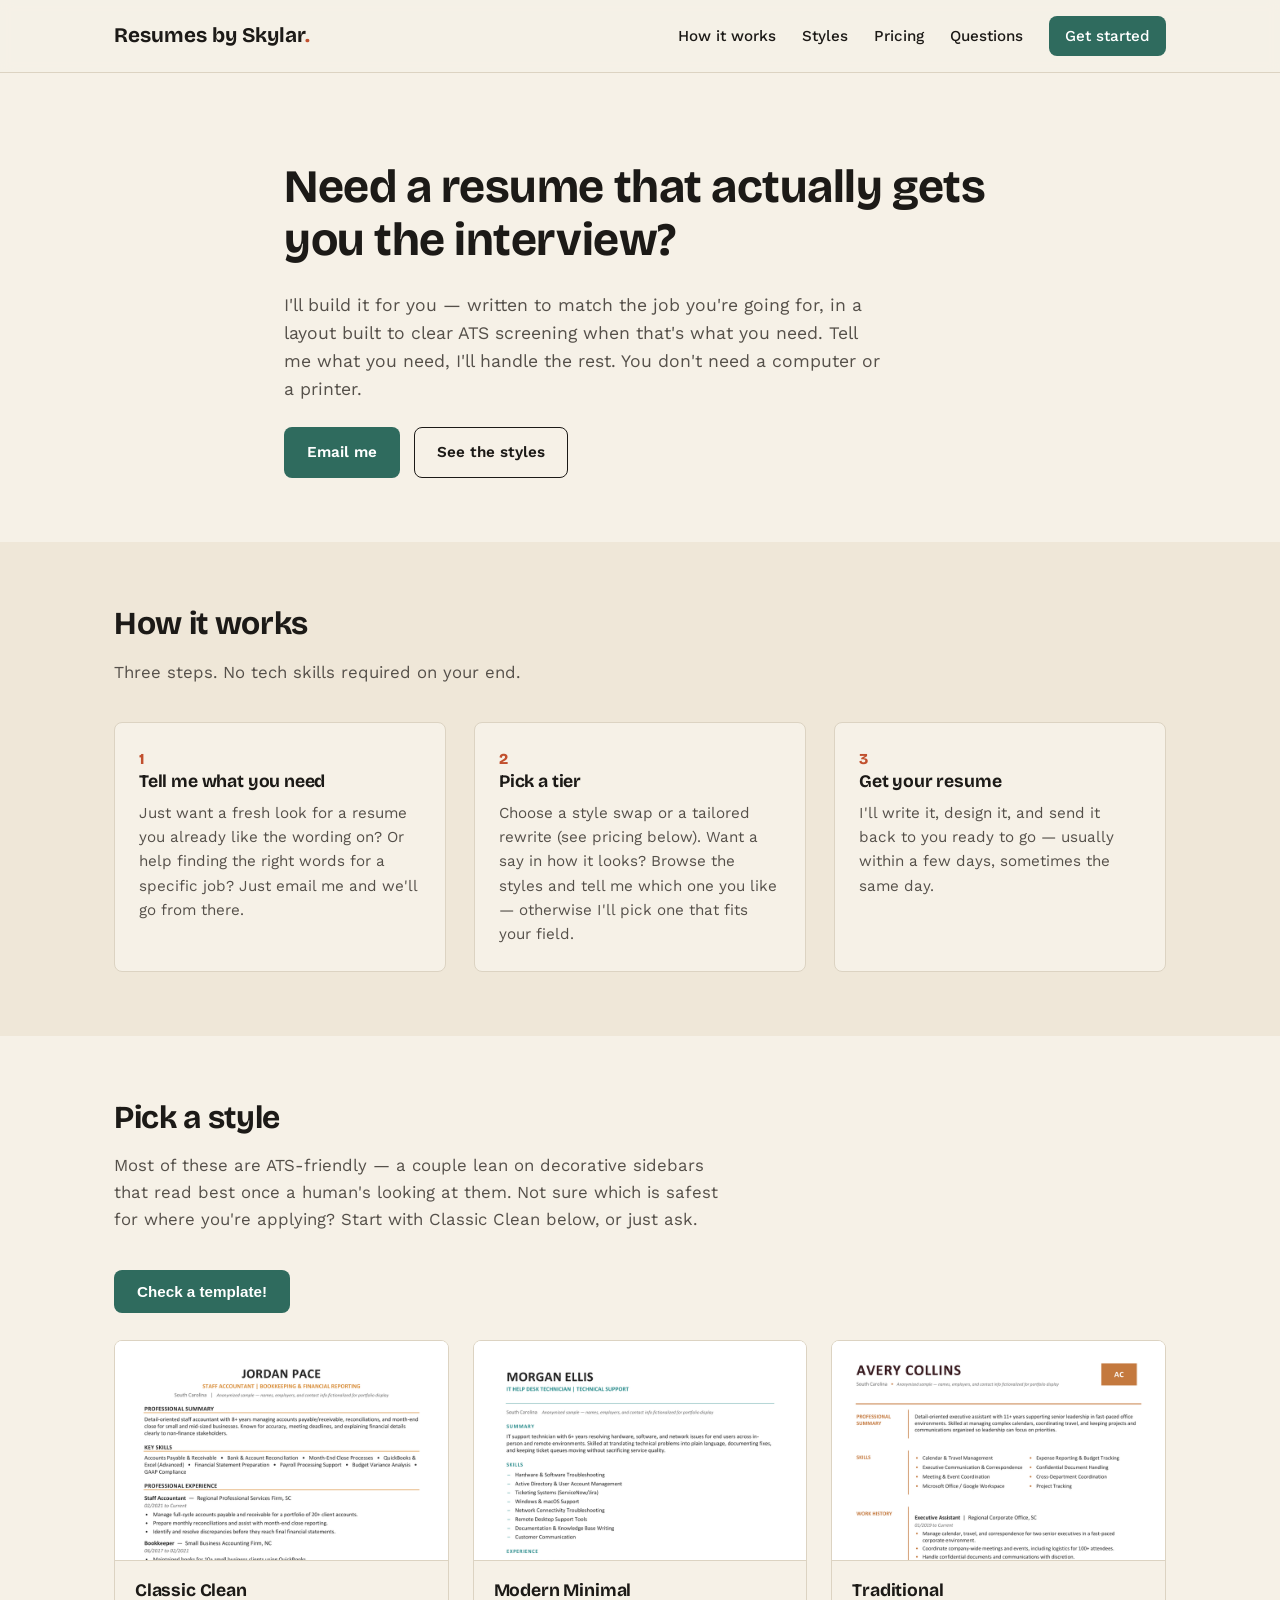
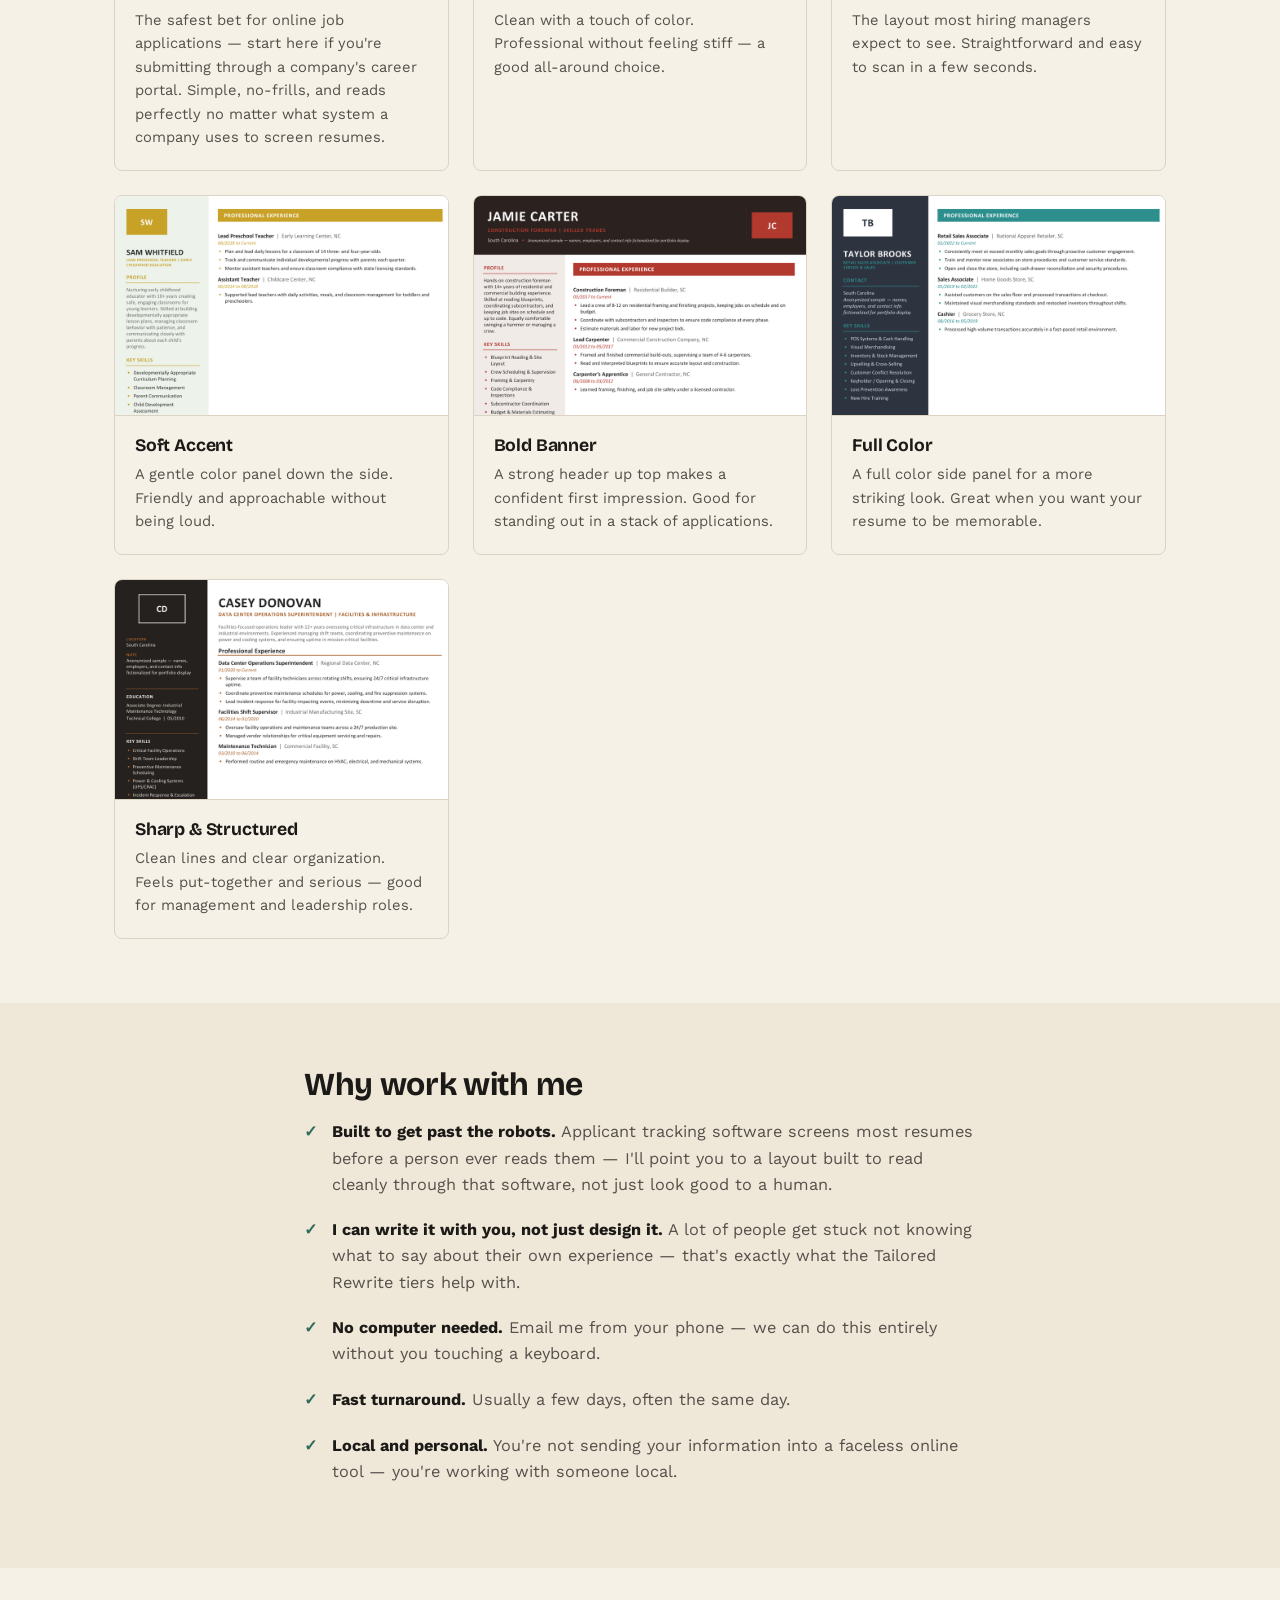
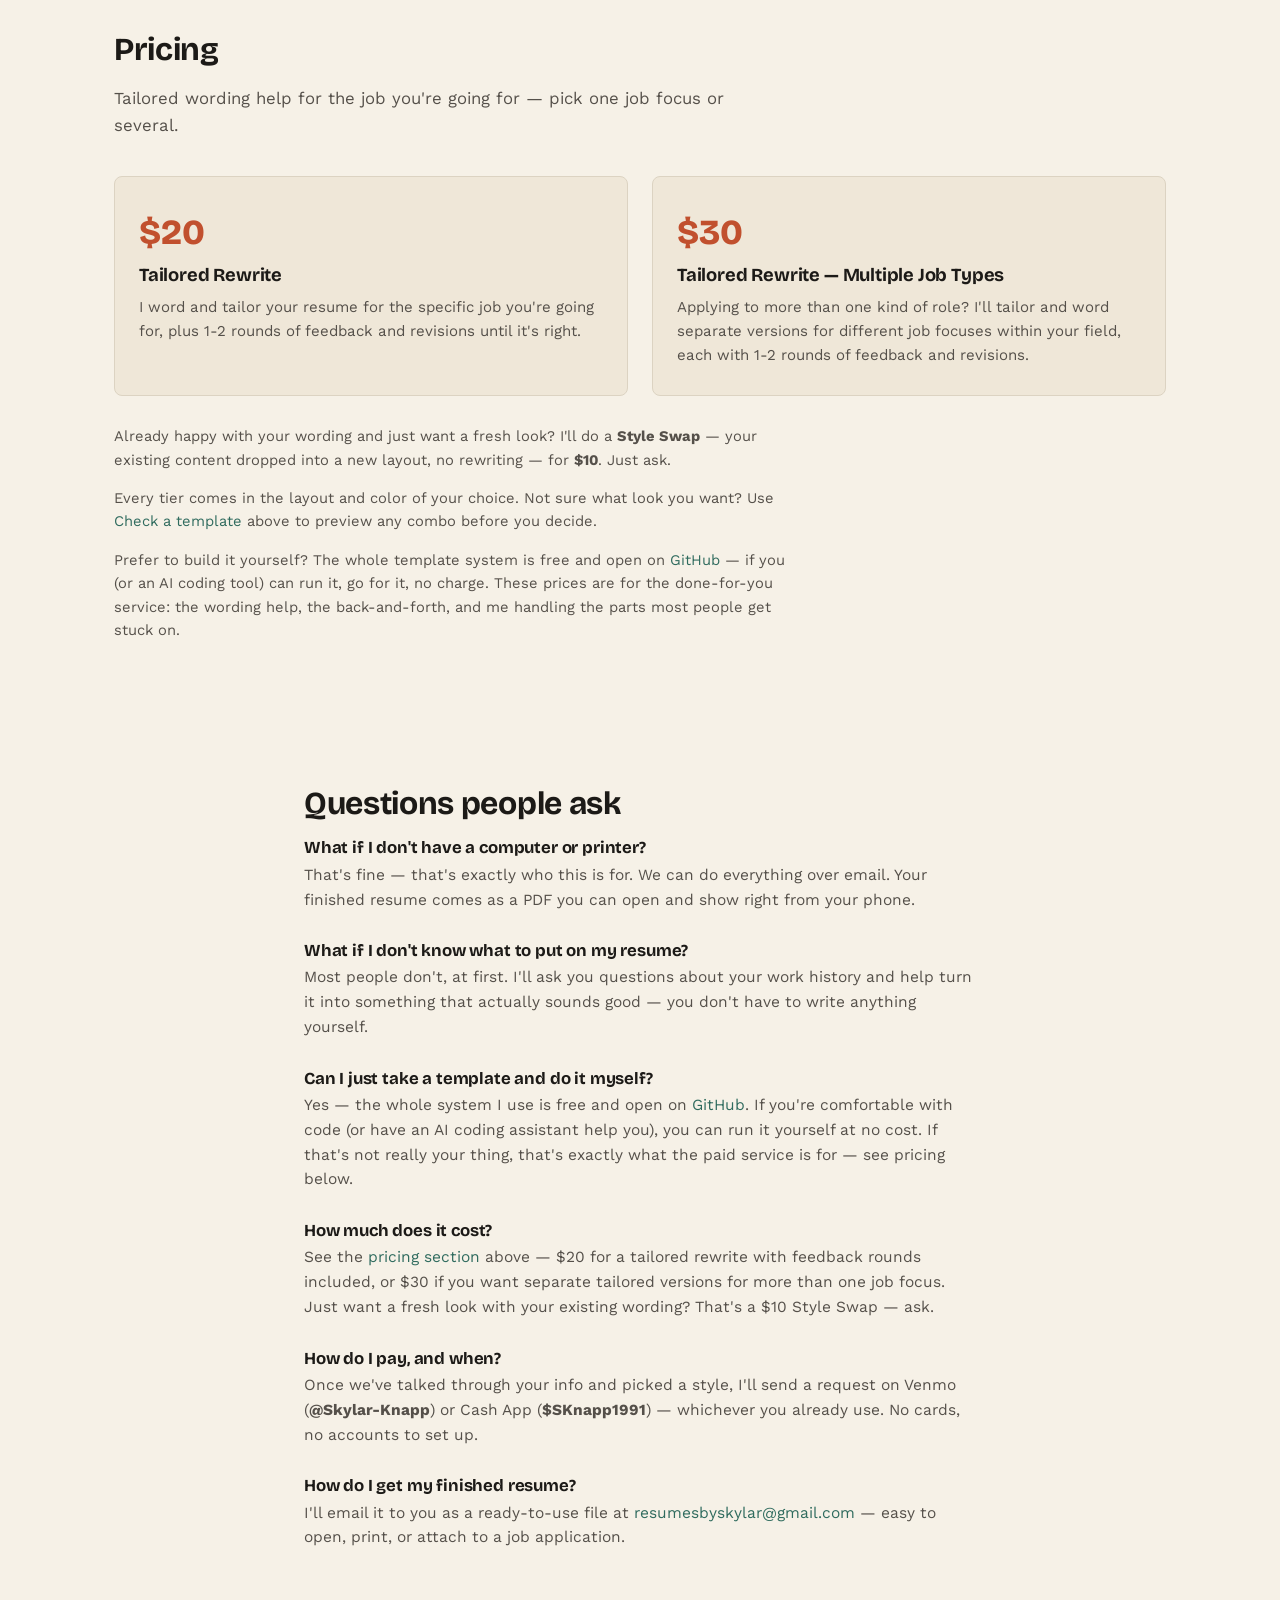
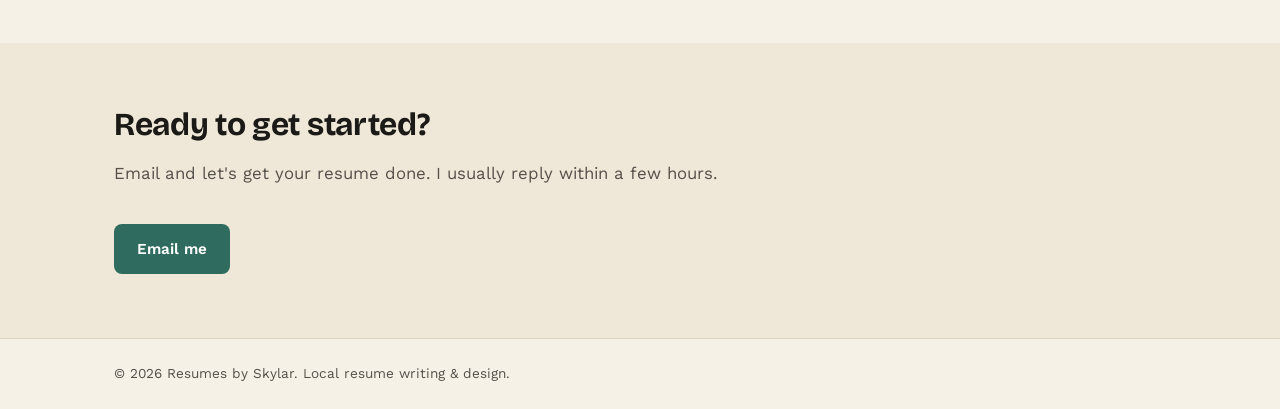
==== commit 52dbcbd0: "Drop in-person meetup and printing offers, email-only throughout Everything funnels through email no" ====
--- a/index.html
+++ b/index.html
@@ -52,8 +52,7 @@
           <p class="step-num">1</p>
           <h3>Tell me what you need</h3>
           <p>Just want a fresh look for a resume you already like the wording on? Or help
-          finding the right words for a specific job? Email me, or we talk in person —
-          whatever's easiest.</p>
+          finding the right words for a specific job? Just email me and we'll go from there.</p>
         </div>
         <div class="step">
           <p class="step-num">2</p>
@@ -66,7 +65,7 @@
           <p class="step-num">3</p>
           <h3>Get your resume</h3>
           <p>I'll write it, design it, and send it back to you ready to go — usually
-          within a few days, sometimes the same day. Need it printed? I can handle that too.</p>
+          within a few days, sometimes the same day.</p>
         </div>
       </div>
     </div>
@@ -161,7 +160,7 @@
         <li><strong>I can write it with you, not just design it.</strong> A lot of people get stuck
         not knowing what to say about their own experience — that's exactly what the Tailored
         Rewrite tiers help with.</li>
-        <li><strong>No computer needed.</strong> Email me or meet up in person — we can do this
+        <li><strong>No computer needed.</strong> Email me from your phone — we can do this
         entirely without you touching a keyboard.</li>
         <li><strong>Fast turnaround.</strong> Usually a few days, often the same day.</li>
         <li><strong>Local and personal.</strong> You're not sending your information into a
@@ -217,10 +216,8 @@
 
       <div class="faq-item">
         <h3>What if I don't have a computer or printer?</h3>
-        <p>That's fine — that's exactly who this is for. We can do everything over email or
-        in person. Your finished resume comes as a PDF you can open and show right from your
-        phone — if you need a printed copy, I can print one for you if you're local to Rock
-        Hill, or you can print it at most pharmacies, shipping stores, or your local library.</p>
+        <p>That's fine — that's exactly who this is for. We can do everything over email.
+        Your finished resume comes as a PDF you can open and show right from your phone.</p>
       </div>
 
       <div class="faq-item">
@@ -258,7 +255,7 @@
         <h3>How do I get my finished resume?</h3>
         <p>I'll email it to you as a ready-to-use file at
         <a href="mailto:resumesbyskylar@gmail.com">resumesbyskylar@gmail.com</a> — easy to open,
-        print, or attach to a job application. If you'd rather I print a copy for you, just ask.</p>
+        print, or attach to a job application.</p>
       </div>
     </div>
   </section>
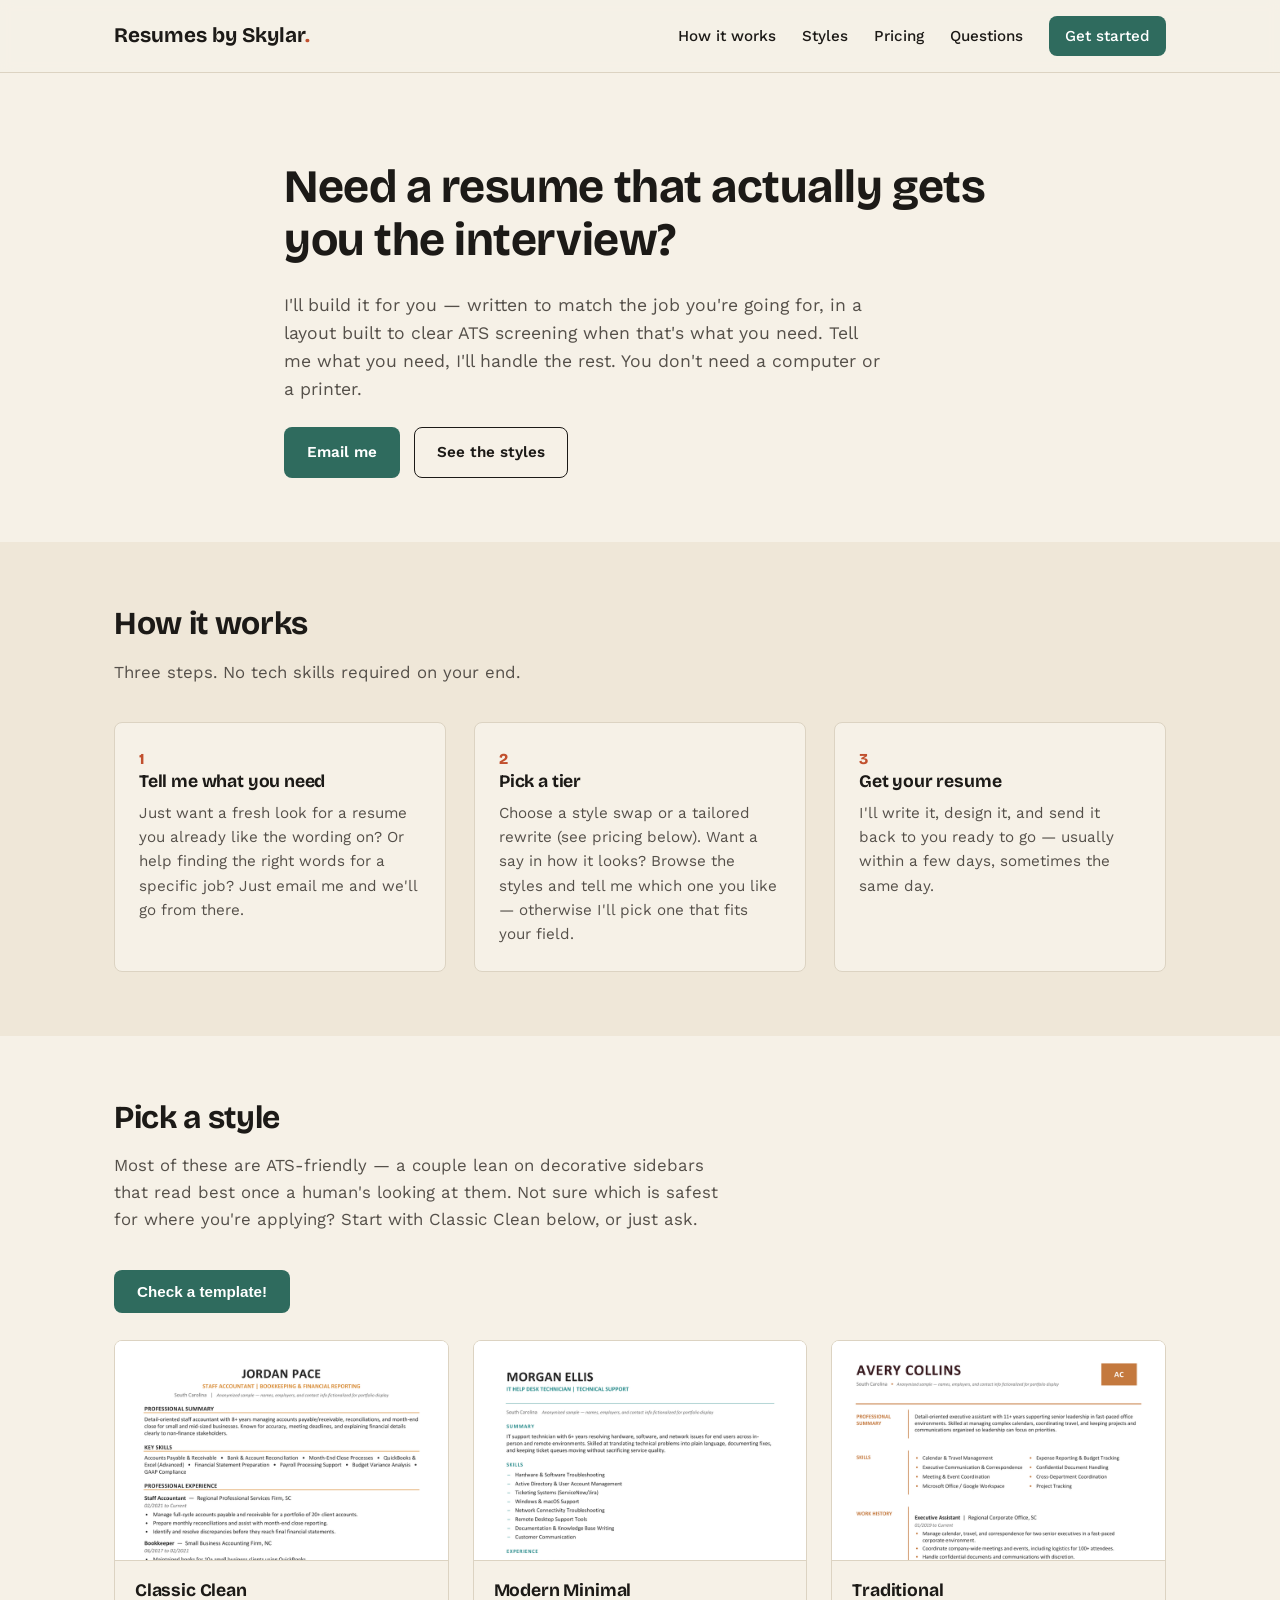
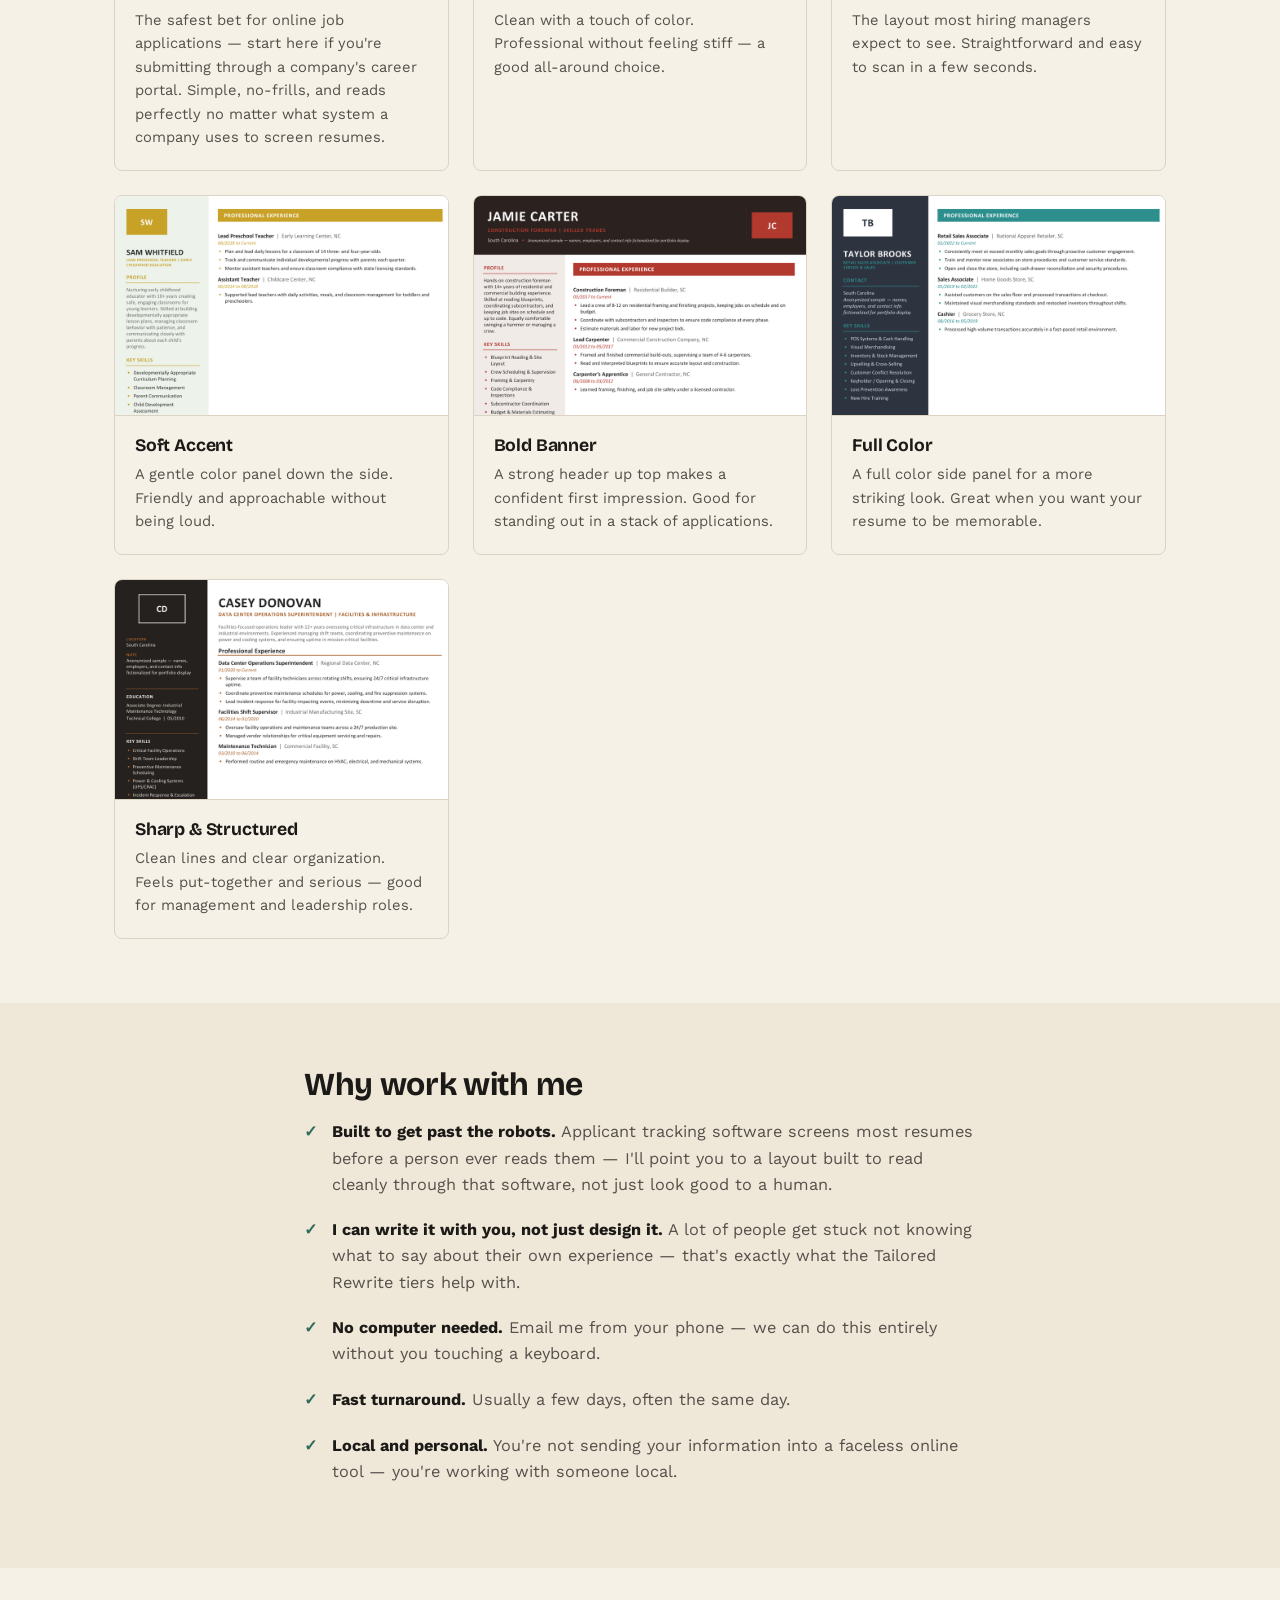
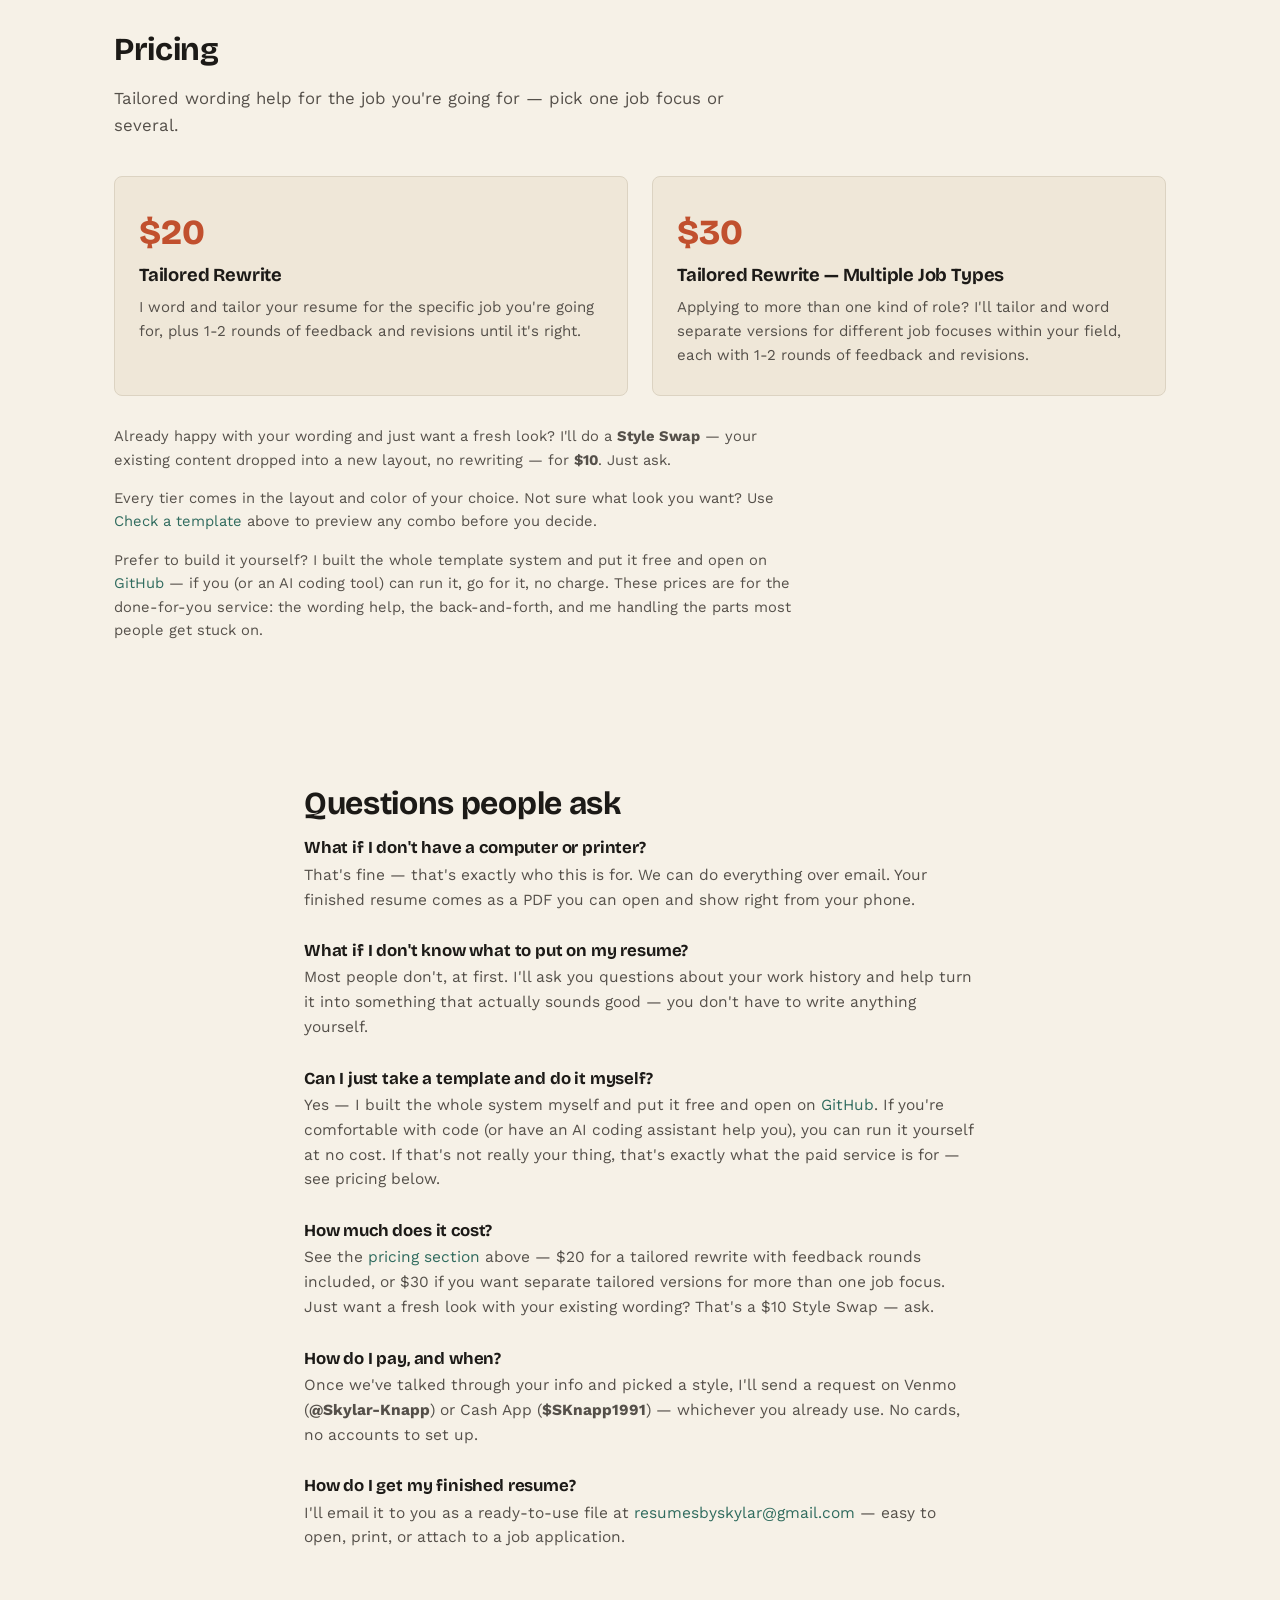
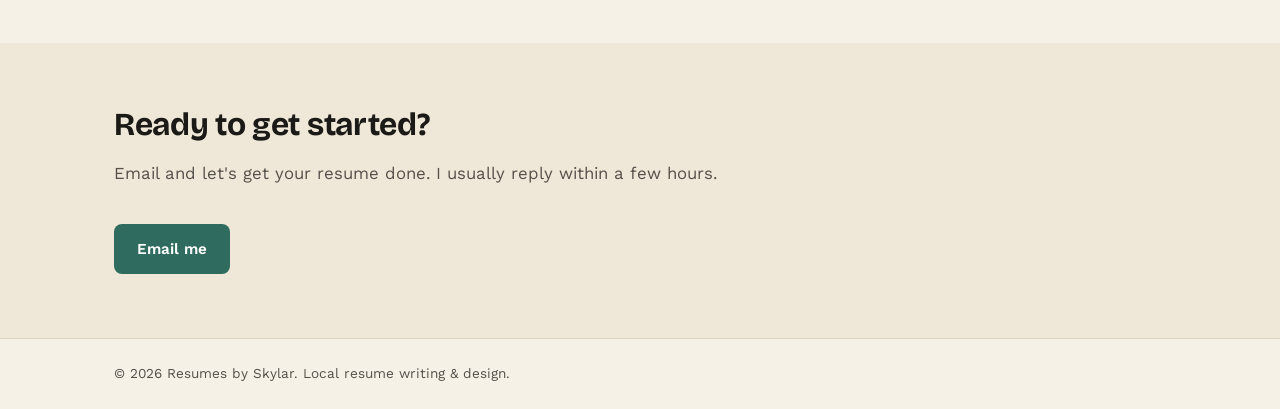
==== commit edeb398b: "Credit authorship of the template system in FAQ/pricing copy "I built... and put it free and open on" ====
--- a/index.html
+++ b/index.html
@@ -201,8 +201,8 @@
         you decide.
       </p>
       <p class="pricing-note">
-        Prefer to build it yourself? The whole template system is free and open on
-        <a href="https://github.com/sknapp1991/resume-template-generator" target="_blank" rel="noopener">GitHub</a> —
+        Prefer to build it yourself? I built the whole template system and put it free and
+        open on <a href="https://github.com/sknapp1991/resume-template-generator" target="_blank" rel="noopener">GitHub</a> —
         if you (or an AI coding tool) can run it, go for it, no charge. These prices are for
         the done-for-you service: the wording help, the back-and-forth, and me handling the
         parts most people get stuck on.
@@ -229,7 +229,7 @@
 
       <div class="faq-item">
         <h3>Can I just take a template and do it myself?</h3>
-        <p>Yes — the whole system I use is free and open on
+        <p>Yes — I built the whole system myself and put it free and open on
         <a href="https://github.com/sknapp1991/resume-template-generator" target="_blank" rel="noopener">GitHub</a>.
         If you're comfortable with code (or have an AI coding assistant help you), you can
         run it yourself at no cost. If that's not really your thing, that's exactly what
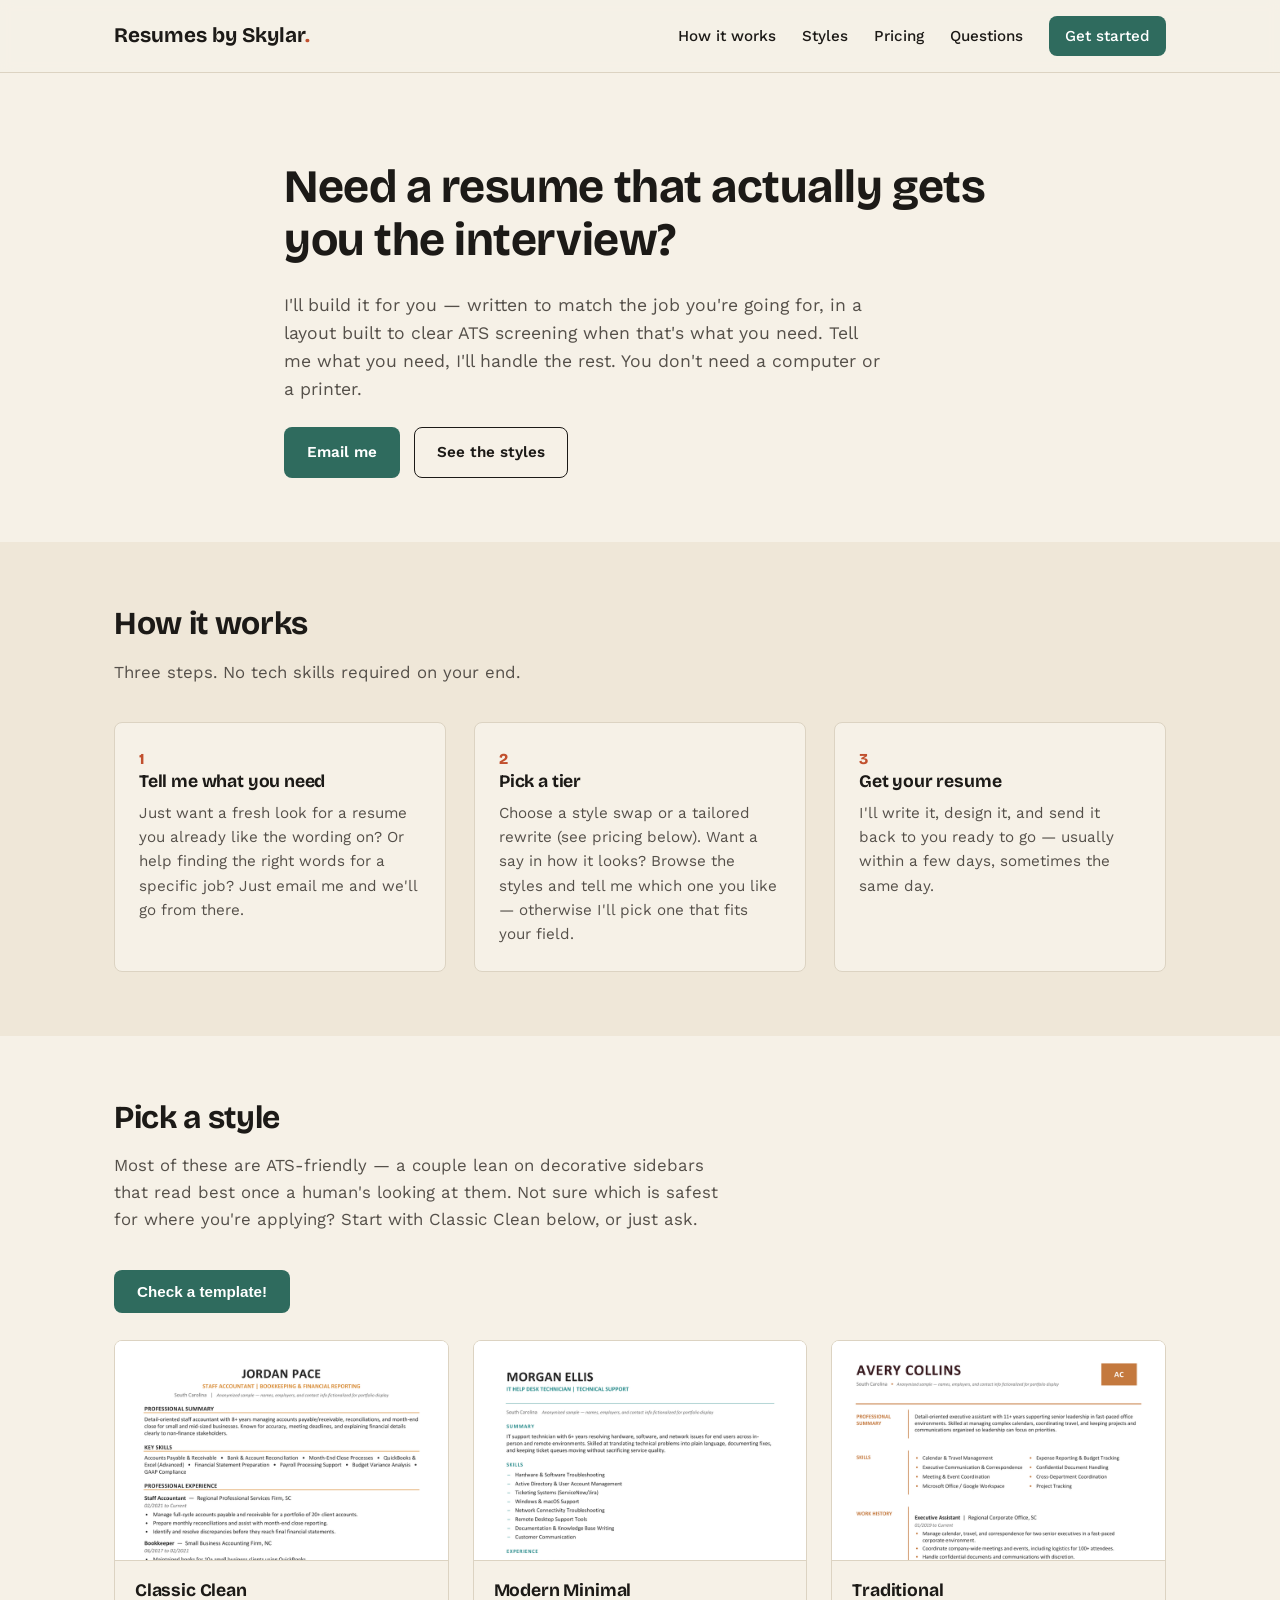
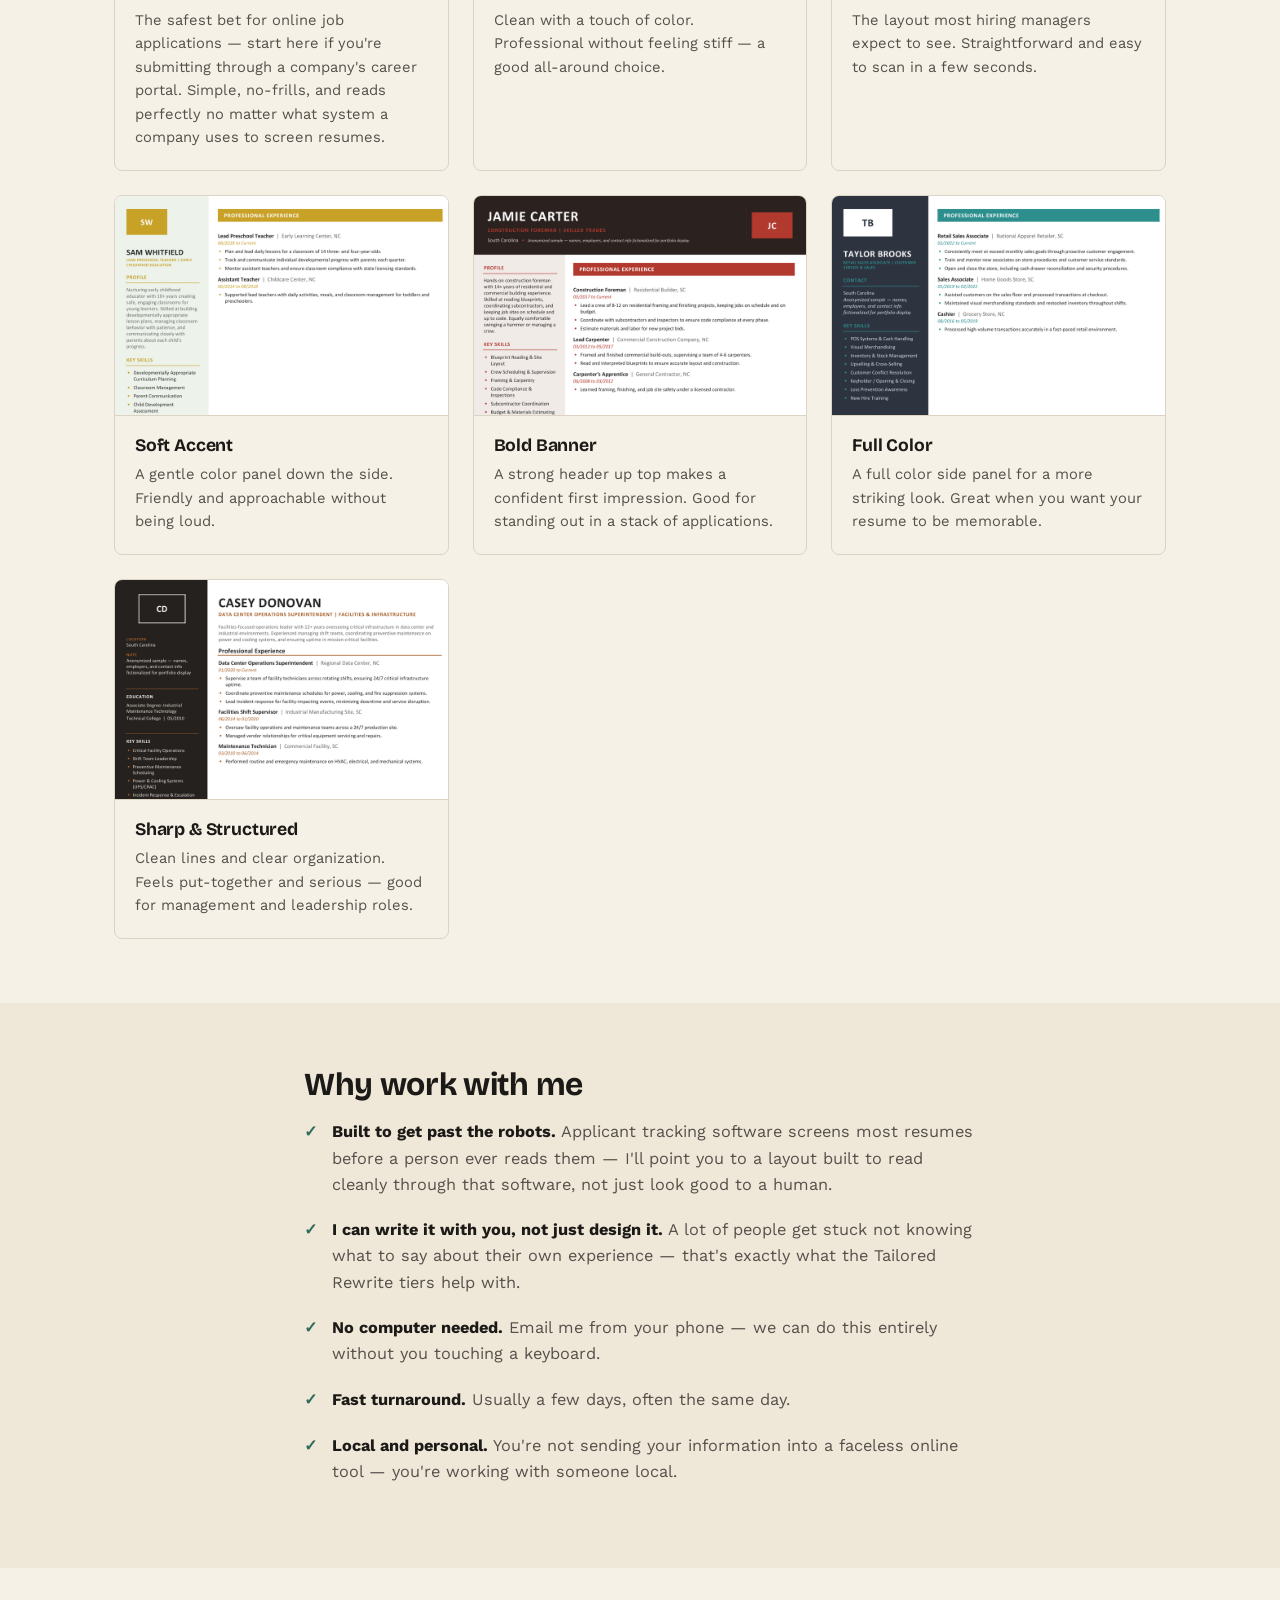
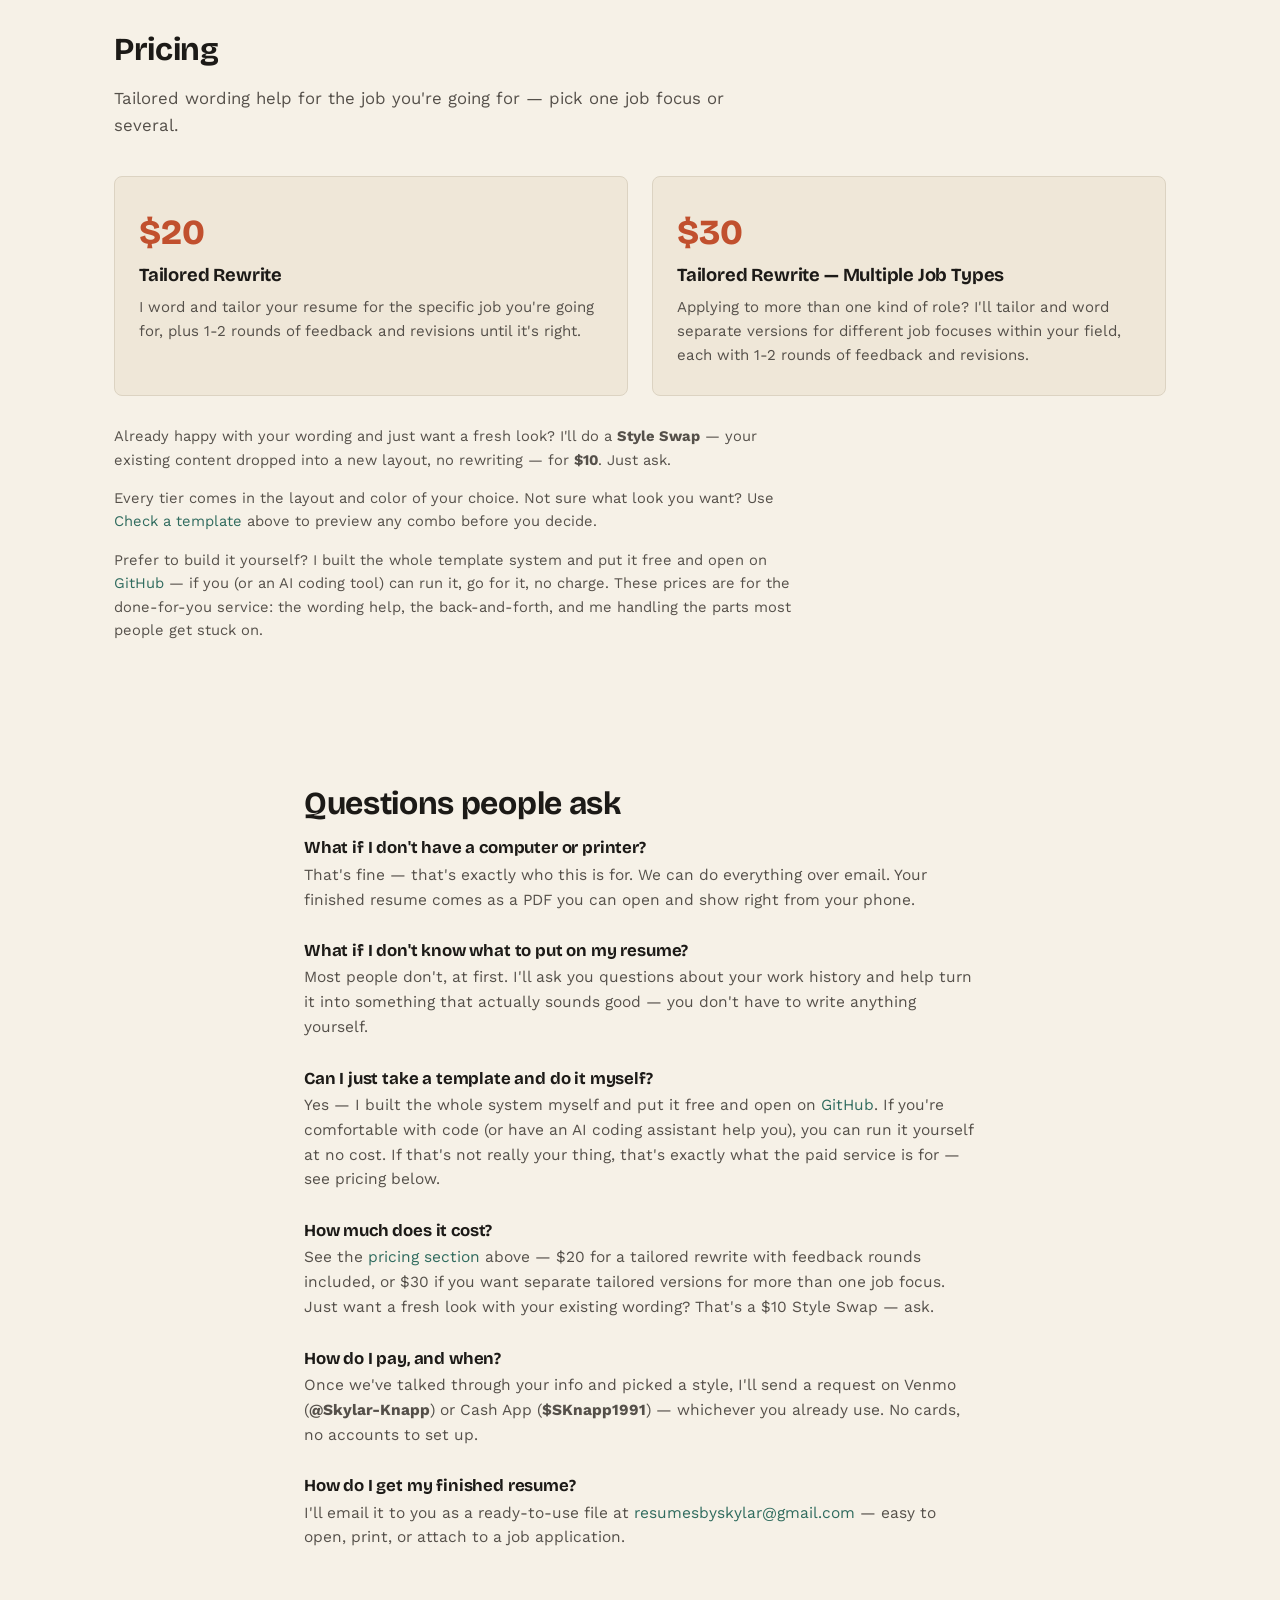
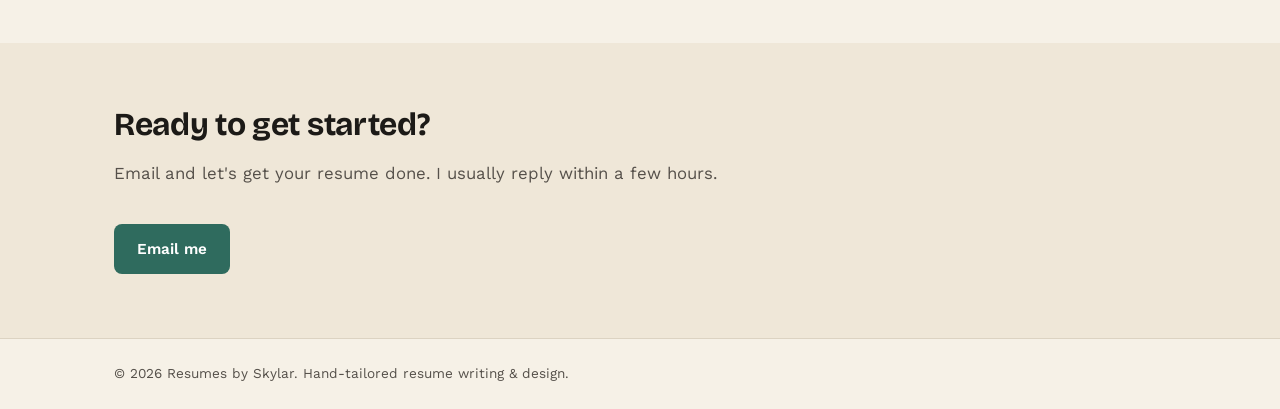
==== commit 45690c7a: "Swap footer tagline from "local" to "hand-tailored" Matches the tailoring-focused positioning used e" ====
--- a/index.html
+++ b/index.html
@@ -295,7 +295,7 @@
 
 <footer class="site-footer">
   <div class="wrap">
-    <p>&copy; <span id="year"></span> Resumes by Skylar. Local resume writing &amp; design.</p>
+    <p>&copy; <span id="year"></span> Resumes by Skylar. Hand-tailored resume writing &amp; design.</p>
   </div>
 </footer>
 
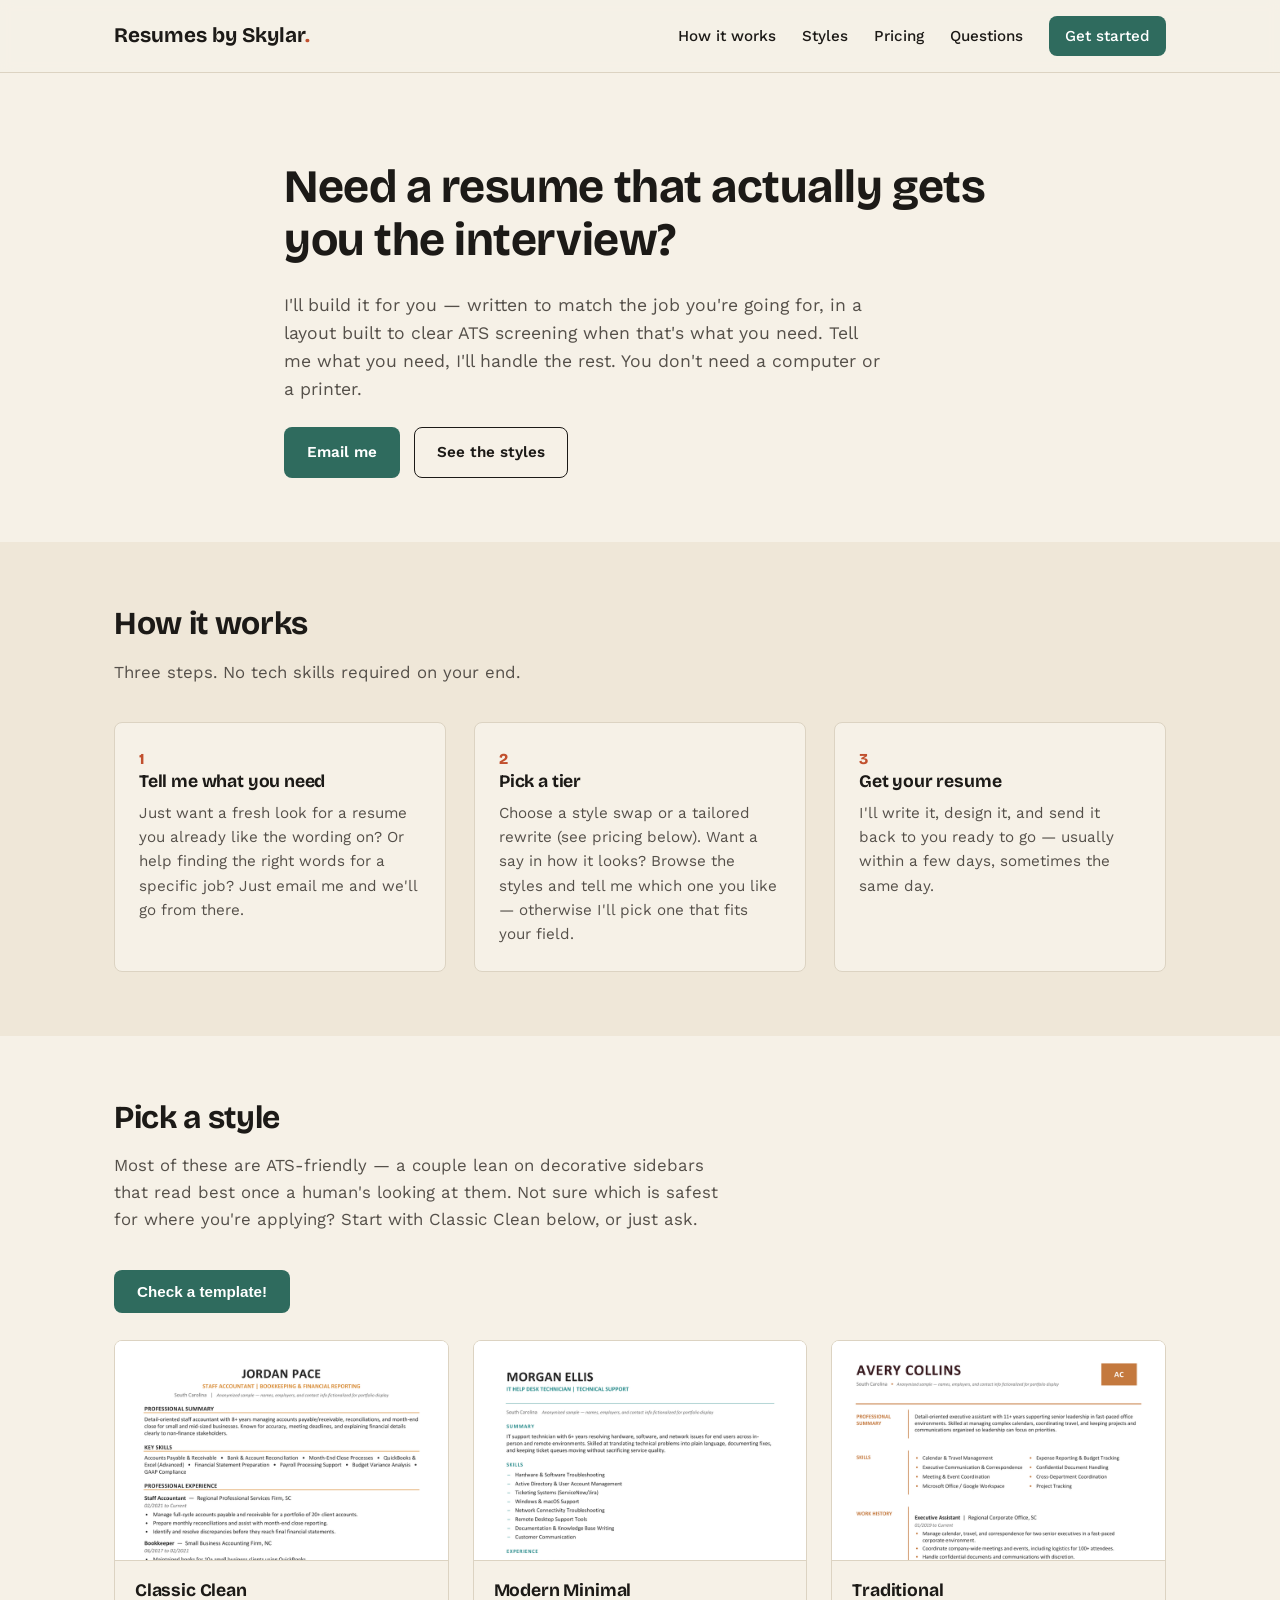
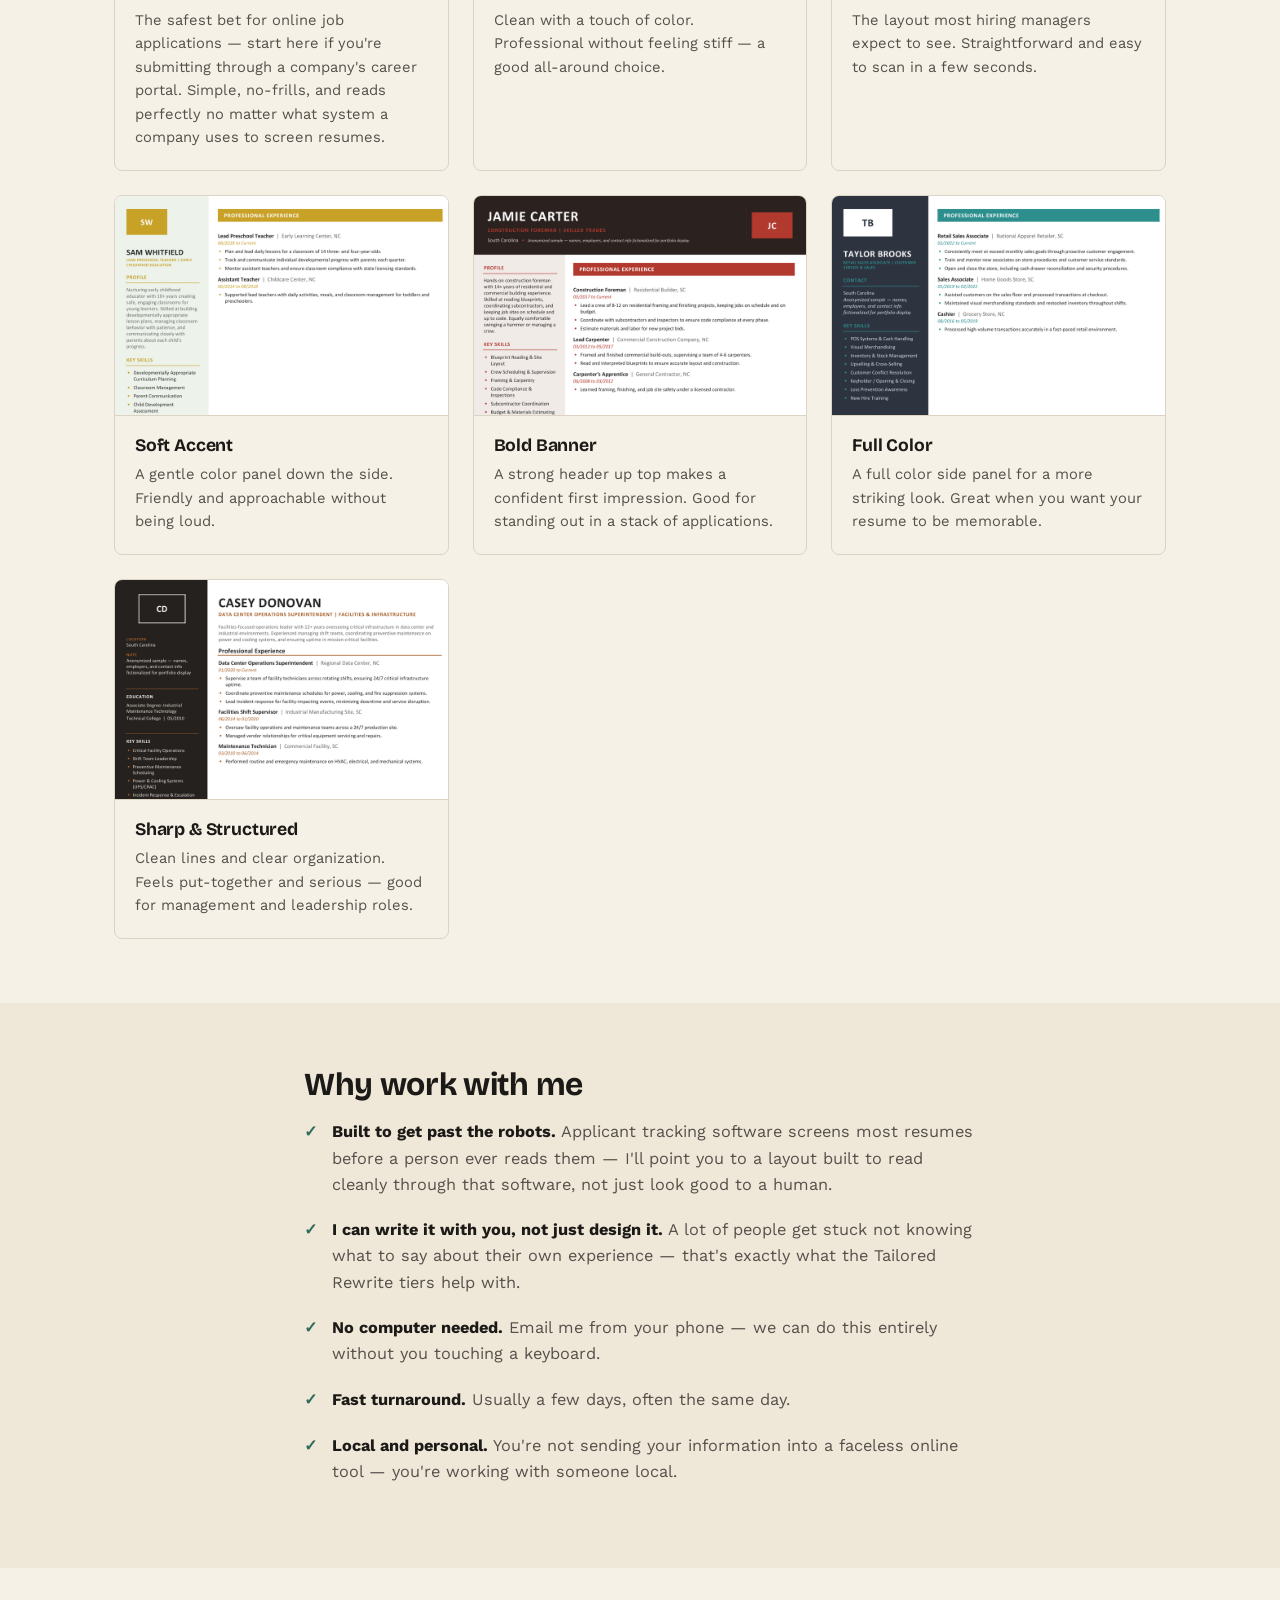
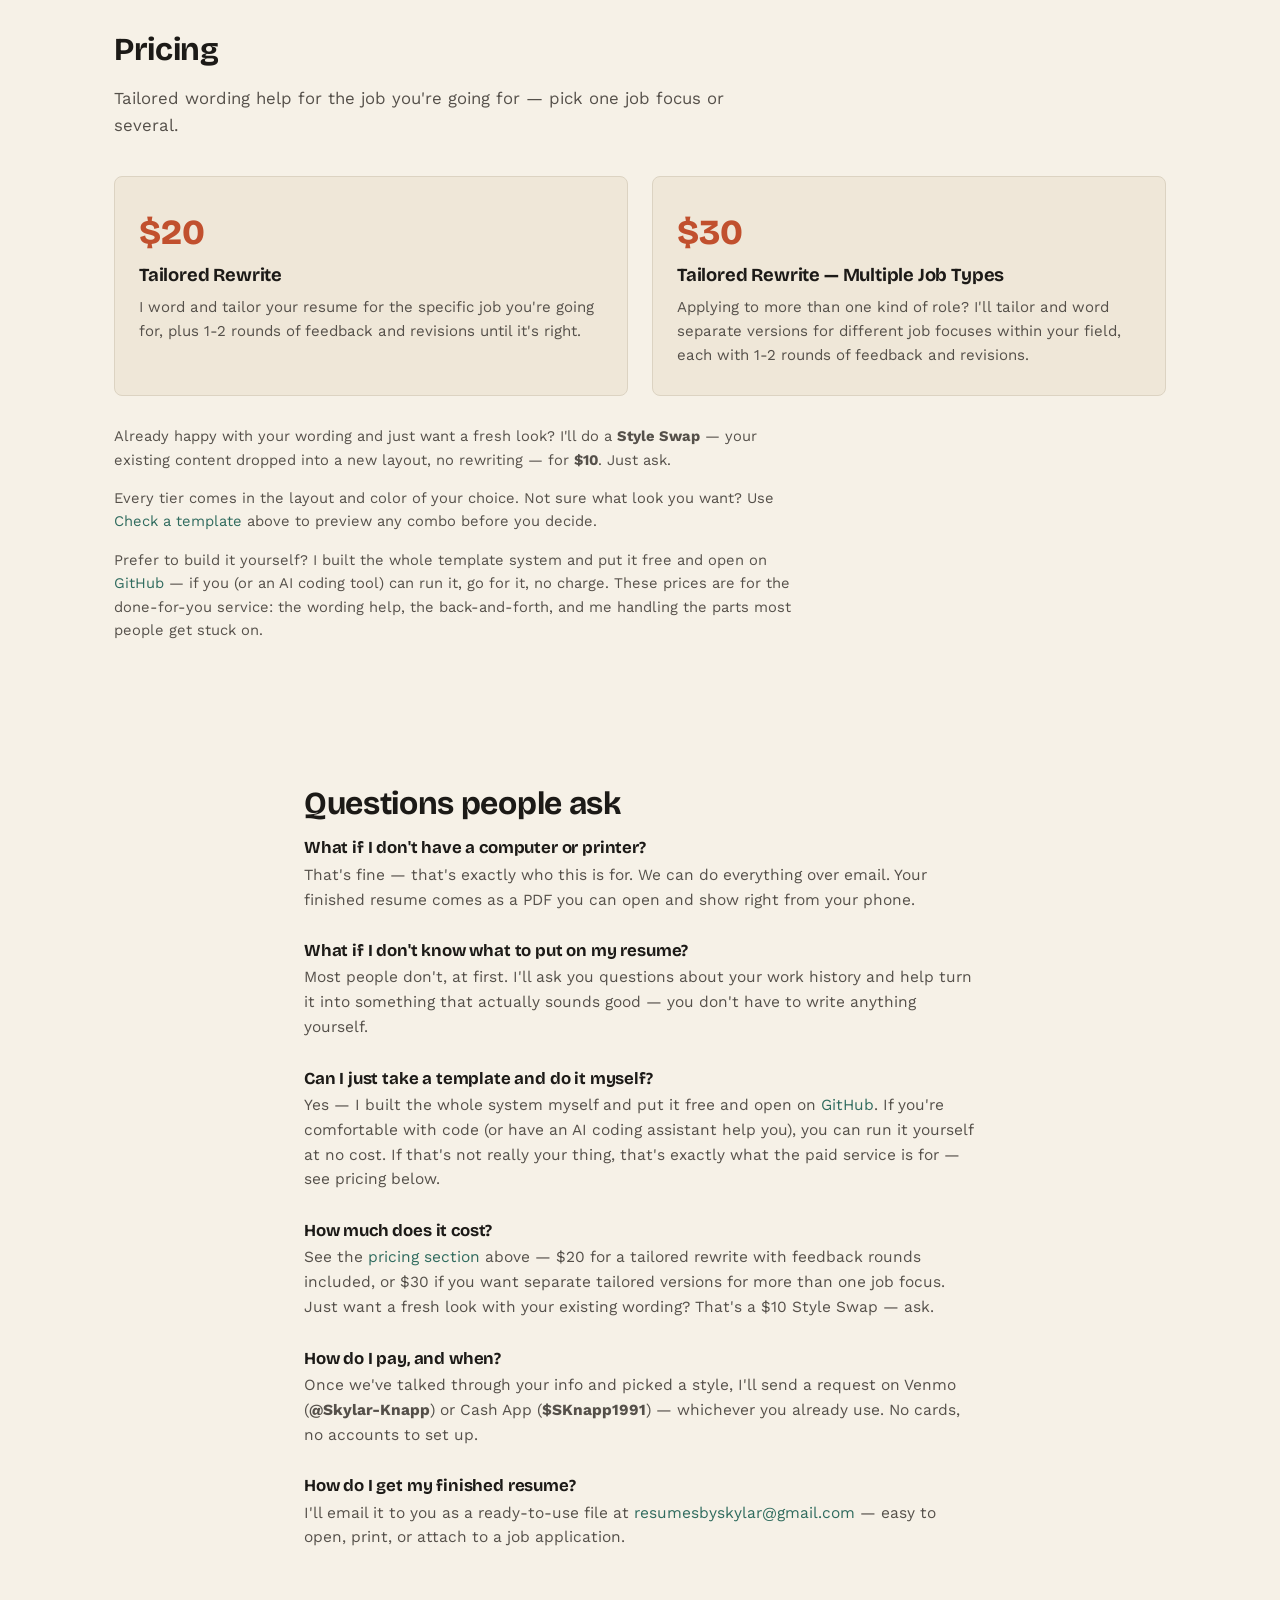
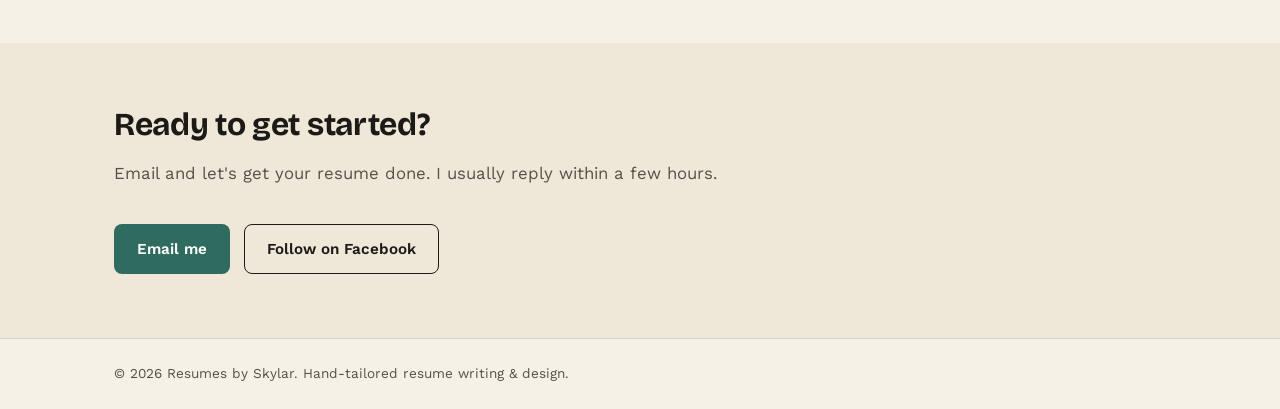
==== commit bf6e89bb: "Add Facebook Page link to contact section Co-Authored-By: Claude Sonnet 5 <noreply@anthropic.com>" ====
--- a/index.html
+++ b/index.html
@@ -5,10 +5,41 @@
 <meta name="viewport" content="width=device-width, initial-scale=1.0">
 <title>Resumes by Skylar — Done For You</title>
 <meta name="description" content="I'll rebuild your resume for you — tailored to the job you want, with an ATS-safe layout option. No computer needed.">
+<link rel="canonical" href="https://resumesbyskylar.com/">
+<meta name="google-site-verification" content="bSF1NTSwMSny3R702y9sfEEhok0vnV0DSNpXqssnjTE" />
+<link rel="icon" type="image/svg+xml" href="assets/favicon.svg">
+
+<meta property="og:type" content="website">
+<meta property="og:url" content="https://resumesbyskylar.com/">
+<meta property="og:title" content="Resumes by Skylar — Done For You">
+<meta property="og:description" content="I'll rebuild your resume for you — tailored to the job you want, with an ATS-safe layout option. No computer needed.">
+<meta property="og:image" content="https://resumesbyskylar.com/assets/og-image.png">
+<meta property="og:image:width" content="1200">
+<meta property="og:image:height" content="630">
+<meta name="twitter:card" content="summary_large_image">
+<meta name="twitter:title" content="Resumes by Skylar — Done For You">
+<meta name="twitter:description" content="I'll rebuild your resume for you — tailored to the job you want, with an ATS-safe layout option. No computer needed.">
+<meta name="twitter:image" content="https://resumesbyskylar.com/assets/og-image.png">
+
 <link rel="preconnect" href="https://fonts.googleapis.com">
 <link rel="preconnect" href="https://fonts.gstatic.com" crossorigin>
 <link href="https://fonts.googleapis.com/css2?family=Bricolage+Grotesque:opsz,wght@12..96,400..800&family=Work+Sans:wght@400;500;600;700&display=swap" rel="stylesheet">
 <link rel="stylesheet" href="css/styles.css">
+<script type="application/ld+json">
+{
+  "@context": "https://schema.org",
+  "@type": "ProfessionalService",
+  "name": "Resumes by Skylar",
+  "url": "https://resumesbyskylar.com/",
+  "description": "Done-for-you resume writing and design, tailored to the job you're applying for, with ATS-safe layout options.",
+  "email": "resumesbyskylar@gmail.com",
+  "areaServed": {
+    "@type": "City",
+    "name": "Rock Hill, SC"
+  },
+  "priceRange": "$10-$30"
+}
+</script>
 </head>
 <body>
 
@@ -266,6 +297,7 @@
       <p class="section-lede">Email and let's get your resume done. I usually reply within a few hours.</p>
       <div class="contact-links">
         <a href="mailto:resumesbyskylar@gmail.com" class="btn btn-primary">Email me</a>
+        <a href="https://www.facebook.com/profile.php?id=61596020374248" target="_blank" rel="noopener" class="btn btn-ghost">Follow on Facebook</a>
       </div>
     </div>
   </section>
